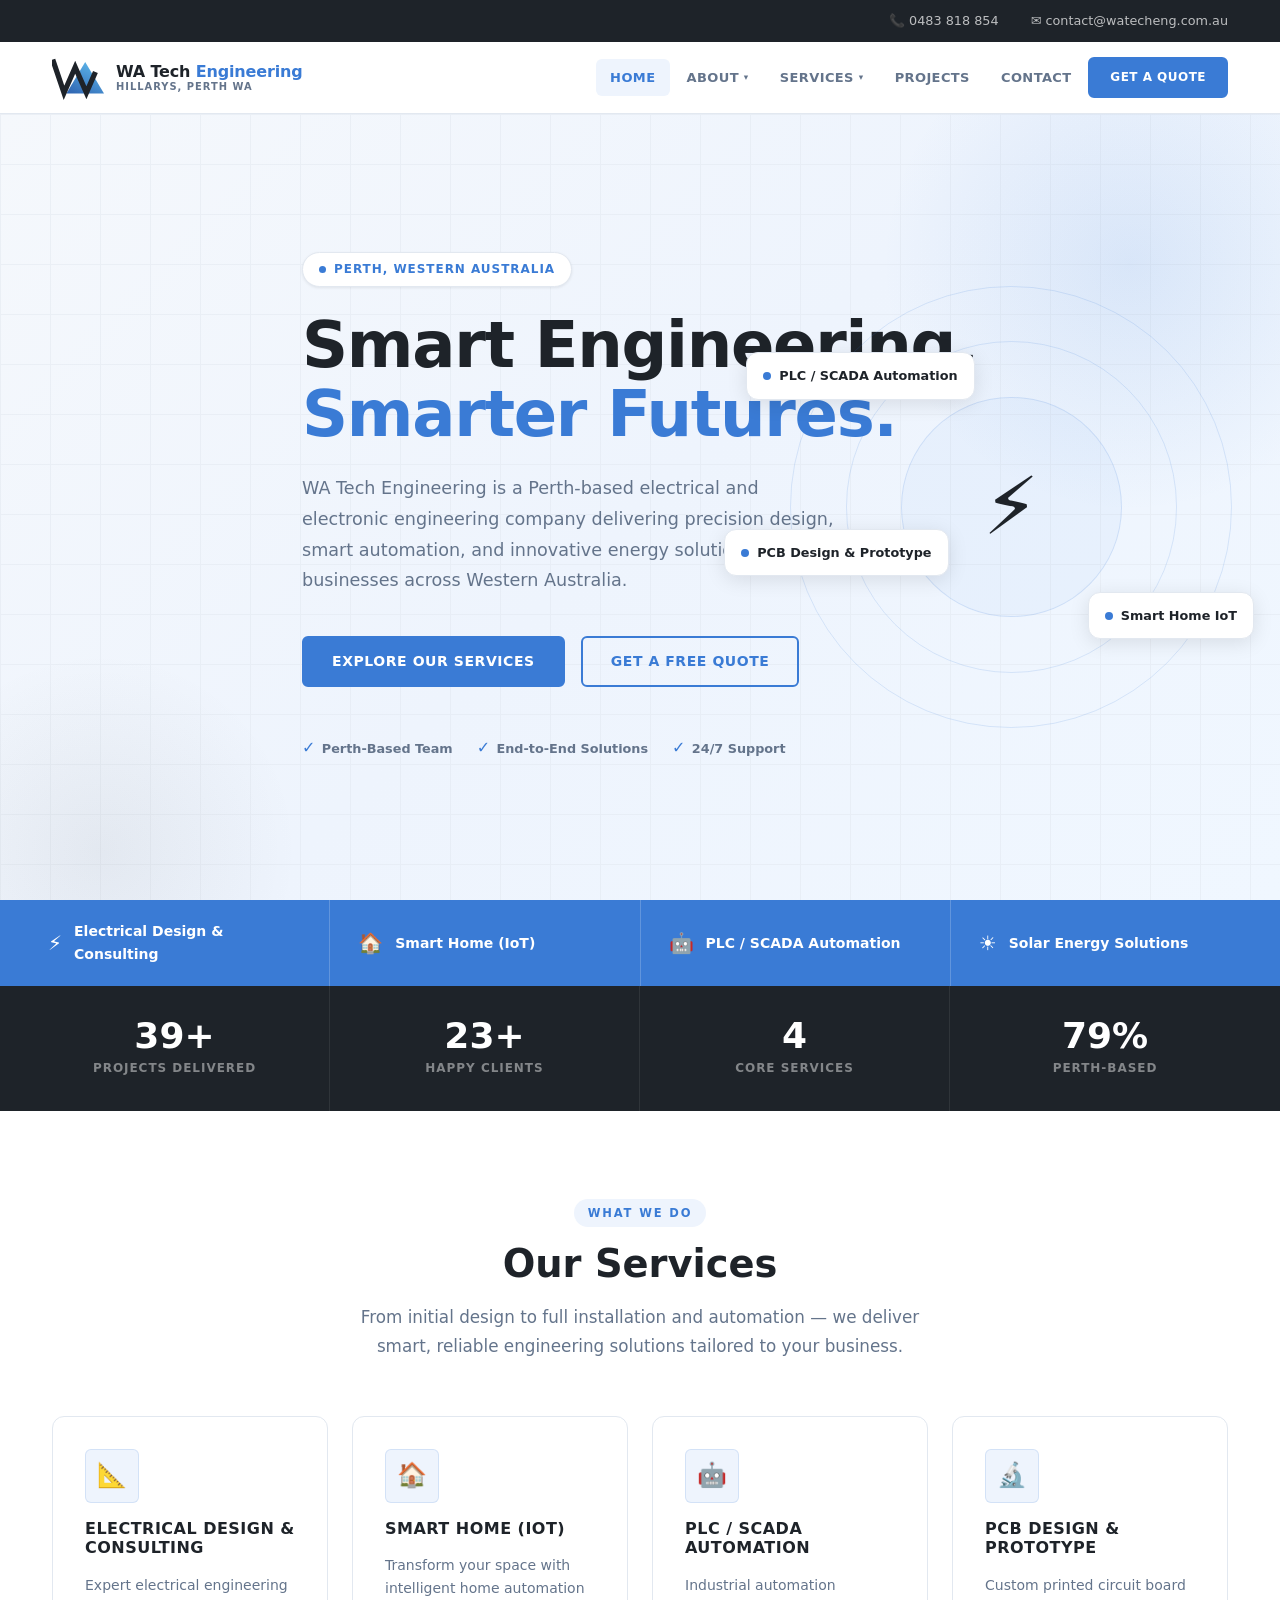
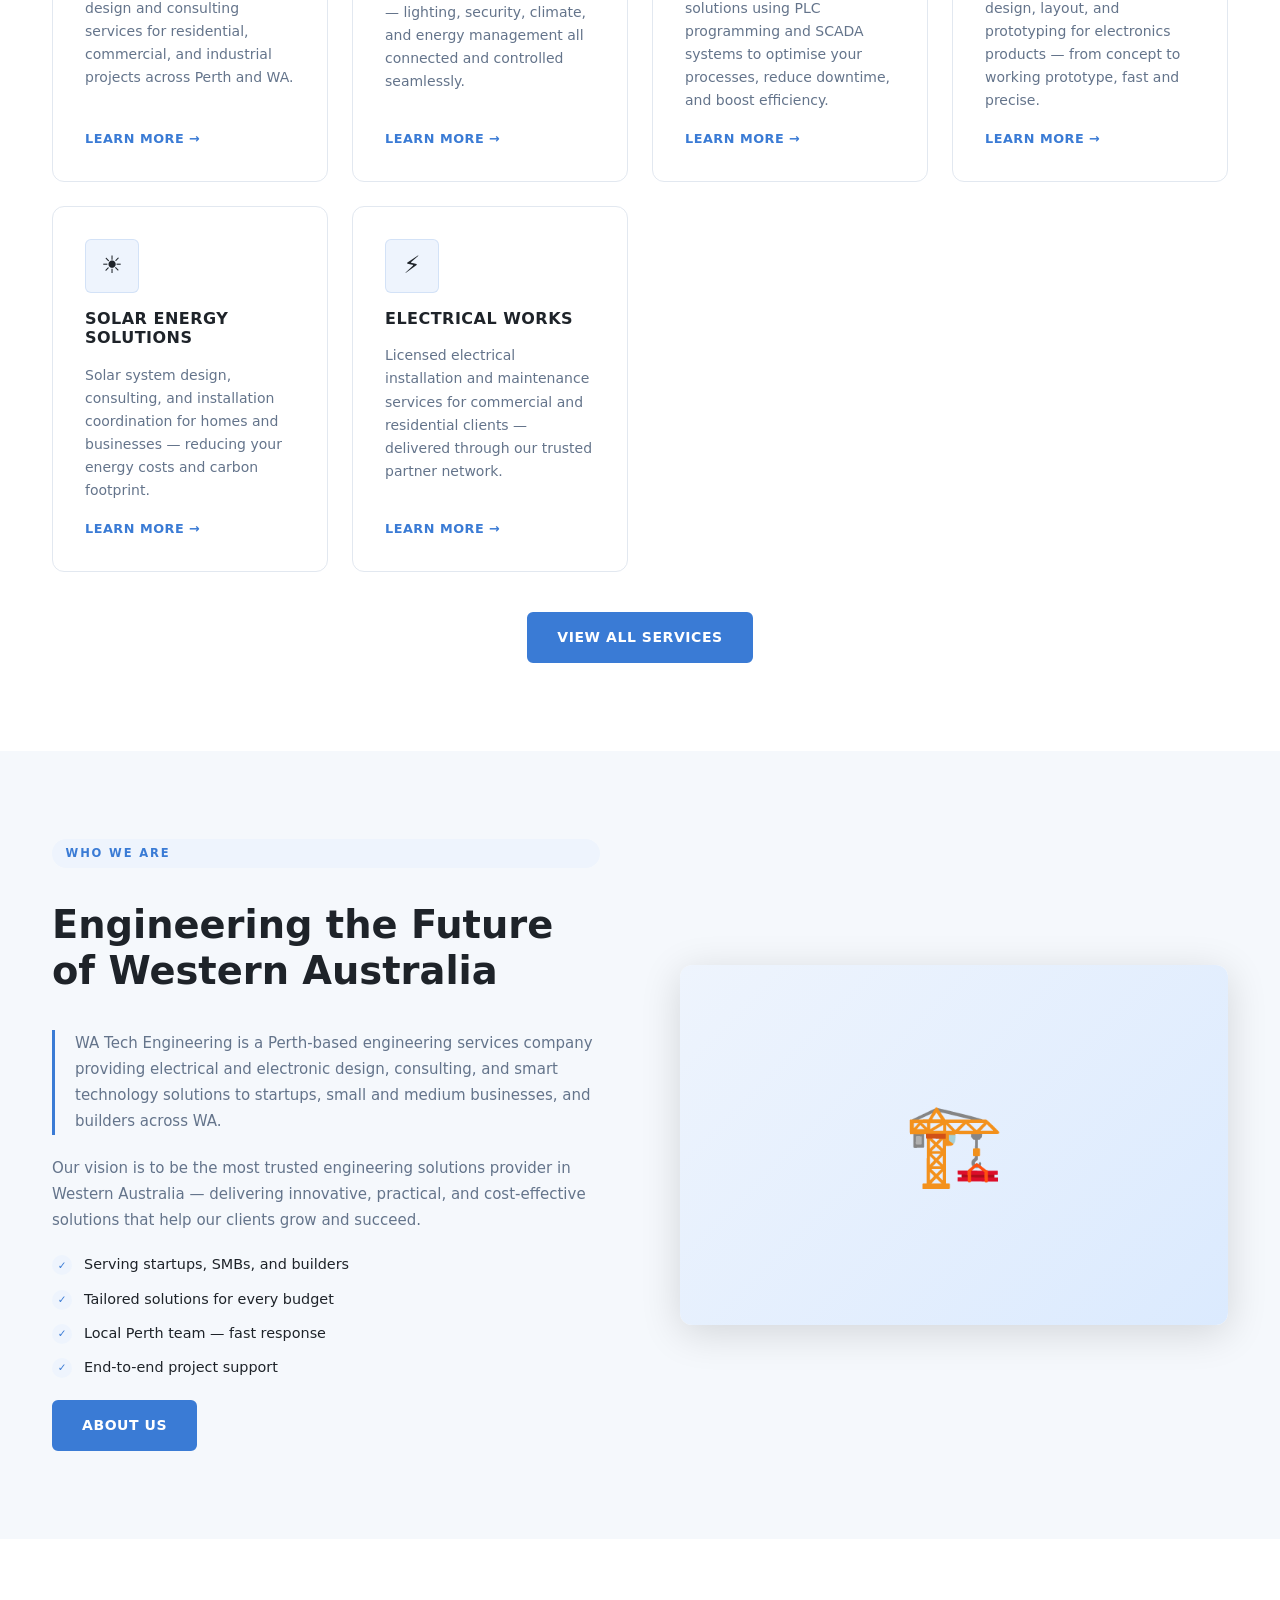
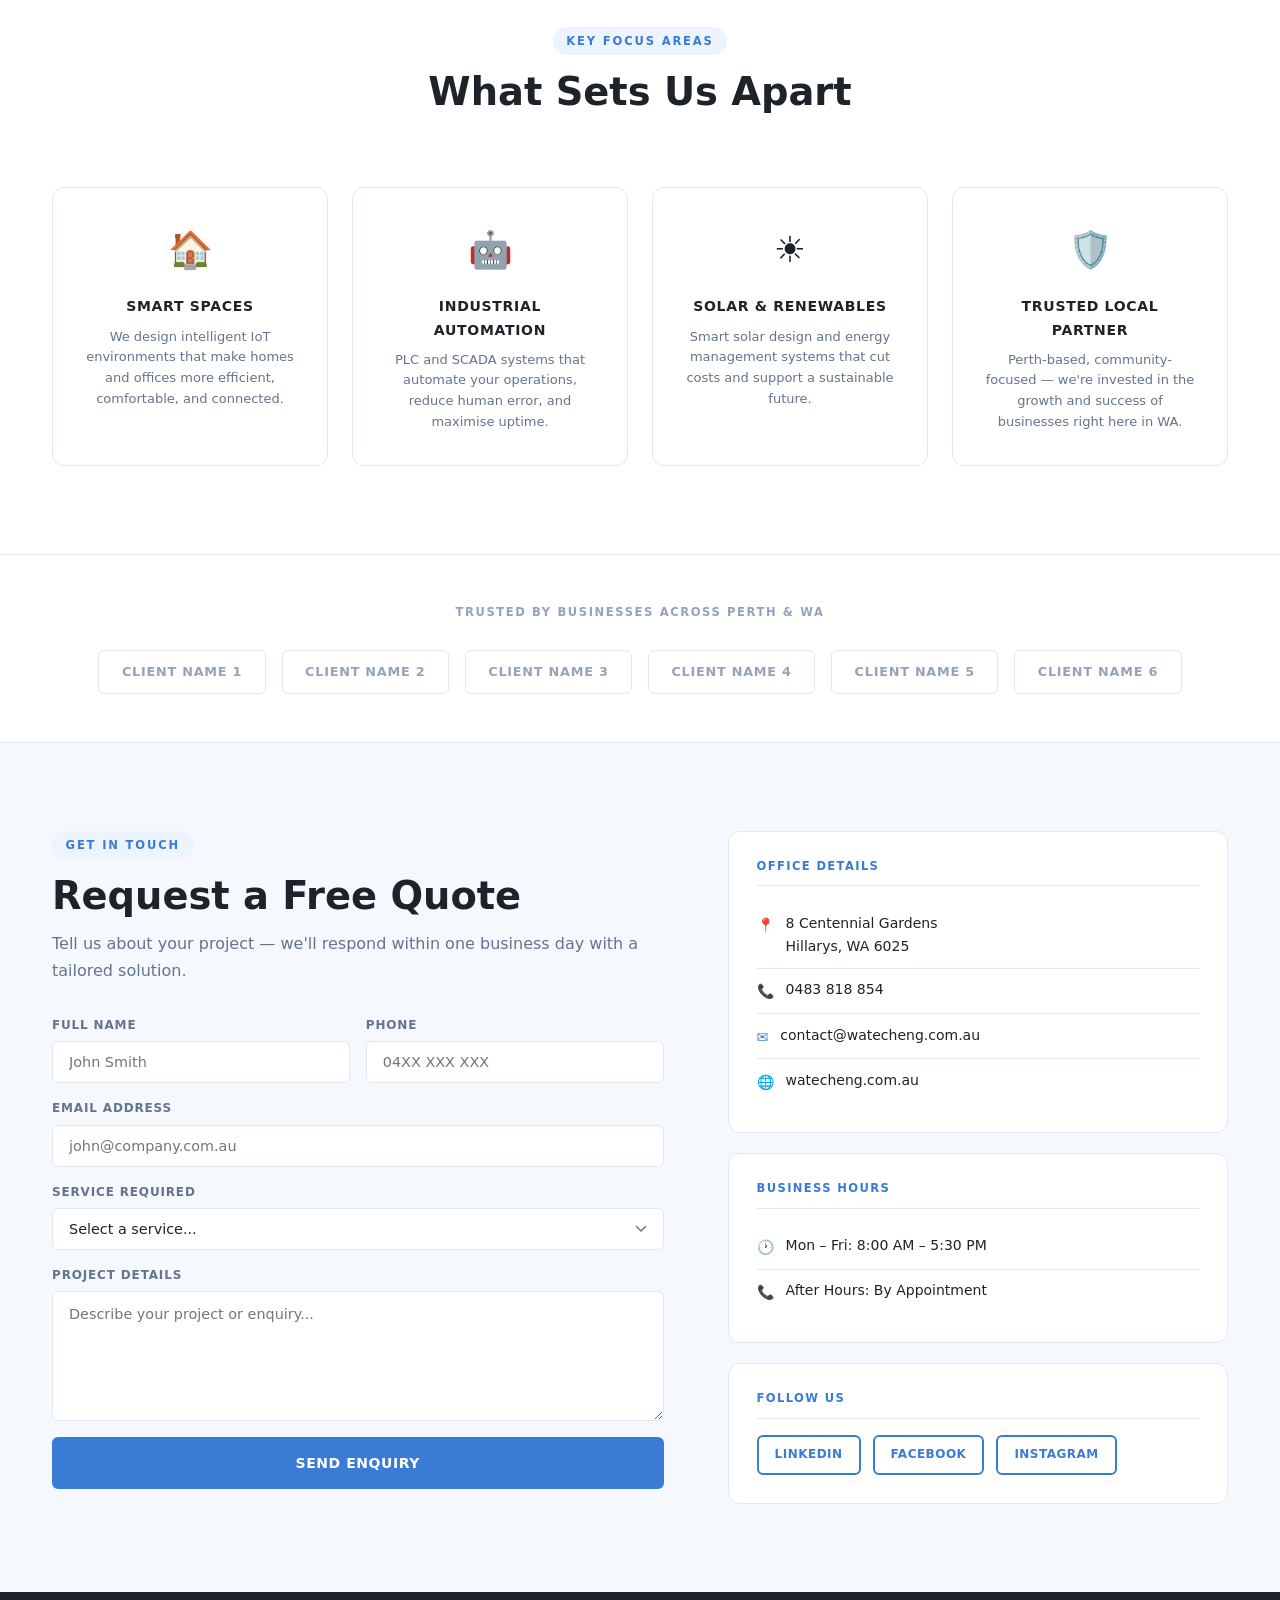
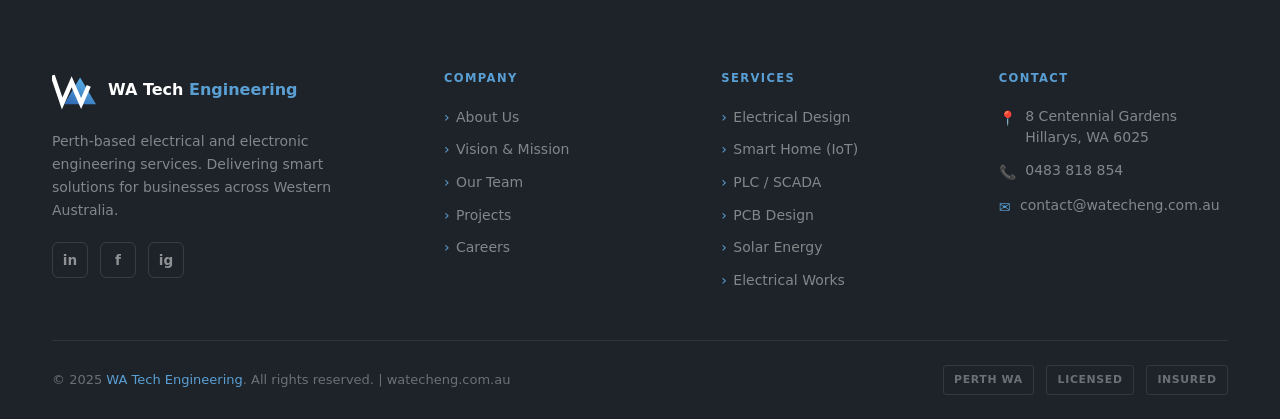
==== index.html @ ef191048 "Initial website" ====
<!DOCTYPE html>
<html lang="en">
<head>
  <meta charset="UTF-8" />
  <meta name="viewport" content="width=device-width, initial-scale=1.0" />
  <title>WA Tech Engineering | Smart Engineering. Smarter Futures.</title>
  <meta name="description" content="Perth-based electrical and electronic engineering services — Electrical Design, Smart Home IoT, PLC/SCADA Automation, PCB Design, Solar Energy and more." />
  <link rel="stylesheet" href="css/style.css" />
</head>
<body>

  <!-- ===== TOPBAR ===== -->
  <div class="topbar">
    <div class="topbar-inner">
      <a href="tel:0483818854" class="topbar-contact">📞 0483 818 854</a>
      <a href="mailto:contact@watecheng.com.au" class="topbar-contact">✉ contact@watecheng.com.au</a>
    </div>
  </div>

  <!-- ===== NAVBAR ===== -->
  <nav class="navbar">
    <div class="nav-inner">
      <a href="index.html" class="nav-logo">
        <!-- WA Tech Engineering SVG Logo (matches provided logo layout) -->
        <svg class="nav-logo-svg" viewBox="0 0 130 90" xmlns="http://www.w3.org/2000/svg">
          <defs>
            <linearGradient id="blueG" x1="0" y1="1" x2="0.6" y2="0">
              <stop offset="0%" stop-color="#2d62b0"/>
              <stop offset="100%" stop-color="#5bb3e8"/>
            </linearGradient>
          </defs>
          <polygon points="83,5 130,84 36,84" fill="url(#blueG)"/>
          <polyline points="4,5 30,82 58,18 86,82 106,36"
            fill="none" stroke="#1e2329" stroke-width="13"
            stroke-linejoin="miter" stroke-linecap="square"/>
        </svg>
        <div class="nav-logo-text">
          <div class="nav-logo-name">WA Tech <span>Engineering</span></div>
          <div class="nav-logo-tag">Hillarys, Perth WA</div>
        </div>
      </a>

      <button class="nav-toggle" aria-label="Toggle navigation">
        <span></span><span></span><span></span>
      </button>

      <ul class="nav-links">
        <li class="nav-item"><a href="index.html" class="nav-link">Home</a></li>
        <li class="nav-item">
          <a href="about.html" class="nav-link">About <span class="nav-arrow">▾</span></a>
          <div class="dropdown">
            <a href="about.html">About Us</a>
            <a href="about.html#vision">Vision &amp; Mission</a>
            <a href="about.html#team">Our Team</a>
            <a href="about.html#partners">Partners</a>
          </div>
        </li>
        <li class="nav-item">
          <a href="services.html" class="nav-link">Services <span class="nav-arrow">▾</span></a>
          <div class="dropdown">
            <a href="services.html#electrical-design">Electrical Design &amp; Consulting</a>
            <a href="services.html#smart-home">Smart Home (IoT)</a>
            <a href="services.html#plc-scada">PLC / SCADA Automation</a>
            <a href="services.html#pcb-design">PCB Design &amp; Prototype</a>
            <a href="services.html#solar">Solar Energy Solutions</a>
            <a href="services.html#electrical-works">Electrical Works</a>
          </div>
        </li>
        <li class="nav-item"><a href="projects.html" class="nav-link">Projects</a></li>
        <li class="nav-item"><a href="contact.html" class="nav-link">Contact</a></li>
        <li class="nav-item"><a href="contact.html#quote" class="btn btn-primary" style="font-size:0.75rem; padding:0.55rem 1.25rem;">Get a Quote</a></li>
      </ul>
    </div>
  </nav>

  <!-- ===== HERO ===== -->
  <section class="hero">
    <div class="hero-grid-bg"></div>
    <div class="hero-glow"></div>
    <div class="hero-glow-2"></div>
    <div class="container">
      <div class="hero-inner">
        <div class="hero-content fade-in">
          <div class="hero-badge">
            <div class="hero-badge-dot"></div>
            Perth, Western Australia
          </div>
          <h1 class="hero-title">
            Smart Engineering.<br>
            <span class="accent">Smarter Futures.</span>
          </h1>
          <p class="hero-subtitle">
            WA Tech Engineering is a Perth-based electrical and electronic engineering company
            delivering precision design, smart automation, and innovative energy solutions for
            businesses across Western Australia.
          </p>
          <div class="hero-actions">
            <a href="services.html" class="btn btn-primary">Explore Our Services</a>
            <a href="contact.html#quote" class="btn btn-outline">Get a Free Quote</a>
          </div>
          <div class="hero-trust">
            <div class="hero-trust-item"><span class="hero-trust-icon">✓</span> Perth-Based Team</div>
            <div class="hero-trust-item"><span class="hero-trust-icon">✓</span> End-to-End Solutions</div>
            <div class="hero-trust-item"><span class="hero-trust-icon">✓</span> 24/7 Support</div>
          </div>
        </div>
      </div>
    </div>

    <!-- Right side graphic -->
    <div class="hero-image-col">
      <div class="hero-graphic">
        <div class="hero-graphic-circle hgc-1"></div>
        <div class="hero-graphic-circle hgc-2"></div>
        <div class="hero-graphic-circle hgc-3"></div>
        <div class="hero-graphic-icon">⚡</div>
        <div class="hero-floating-card hfc-1"><div class="hfc-dot"></div>PLC / SCADA Automation</div>
        <div class="hero-floating-card hfc-2"><div class="hfc-dot"></div>Smart Home IoT</div>
        <div class="hero-floating-card hfc-3"><div class="hfc-dot"></div>PCB Design &amp; Prototype</div>
      </div>
    </div>
  </section>

  <!-- ===== HIGHLIGHT STRIP ===== -->
  <div class="highlight-strip">
    <div class="highlight-strip-inner">
      <div class="hs-item"><span class="hs-icon">⚡</span> Electrical Design &amp; Consulting</div>
      <div class="hs-item"><span class="hs-icon">🏠</span> Smart Home (IoT)</div>
      <div class="hs-item"><span class="hs-icon">🤖</span> PLC / SCADA Automation</div>
      <div class="hs-item"><span class="hs-icon">☀️</span> Solar Energy Solutions</div>
    </div>
  </div>

  <!-- ===== STATS BAR ===== -->
  <div class="stats-bar">
    <div class="stats-inner">
      <div class="stat-item">
        <div class="stat-number" data-count="50" data-suffix="+">0+</div>
        <div class="stat-label">Projects Delivered</div>
      </div>
      <div class="stat-item">
        <div class="stat-number" data-count="30" data-suffix="+">0+</div>
        <div class="stat-label">Happy Clients</div>
      </div>
      <div class="stat-item">
        <div class="stat-number" data-count="6">0</div>
        <div class="stat-label">Core Services</div>
      </div>
      <div class="stat-item">
        <div class="stat-number" data-count="100" data-suffix="%">0%</div>
        <div class="stat-label">Perth-Based</div>
      </div>
    </div>
  </div>

  <!-- ===== SERVICES PREVIEW ===== -->
  <section class="section">
    <div class="container">
      <div class="section-header center fade-in">
        <span class="section-label">What We Do</span>
        <h2 class="section-title">Our Services</h2>
        <p class="section-subtitle">
          From initial design to full installation and automation — we deliver smart,
          reliable engineering solutions tailored to your business.
        </p>
      </div>
      <div class="services-grid">
        <div class="service-card fade-in delay-1">
          <div class="service-icon">📐</div>
          <h3 class="service-title">Electrical Design &amp; Consulting</h3>
          <p class="service-text">Expert electrical engineering design and consulting services for residential, commercial, and industrial projects across Perth and WA.</p>
          <a href="services.html#electrical-design" class="service-link">Learn More →</a>
        </div>
        <div class="service-card fade-in delay-2">
          <div class="service-icon">🏠</div>
          <h3 class="service-title">Smart Home (IoT)</h3>
          <p class="service-text">Transform your space with intelligent home automation — lighting, security, climate, and energy management all connected and controlled seamlessly.</p>
          <a href="services.html#smart-home" class="service-link">Learn More →</a>
        </div>
        <div class="service-card fade-in delay-3">
          <div class="service-icon">🤖</div>
          <h3 class="service-title">PLC / SCADA Automation</h3>
          <p class="service-text">Industrial automation solutions using PLC programming and SCADA systems to optimise your processes, reduce downtime, and boost efficiency.</p>
          <a href="services.html#plc-scada" class="service-link">Learn More →</a>
        </div>
        <div class="service-card fade-in delay-1">
          <div class="service-icon">🔬</div>
          <h3 class="service-title">PCB Design &amp; Prototype</h3>
          <p class="service-text">Custom printed circuit board design, layout, and prototyping for electronics products — from concept to working prototype, fast and precise.</p>
          <a href="services.html#pcb-design" class="service-link">Learn More →</a>
        </div>
        <div class="service-card fade-in delay-2">
          <div class="service-icon">☀️</div>
          <h3 class="service-title">Solar Energy Solutions</h3>
          <p class="service-text">Solar system design, consulting, and installation coordination for homes and businesses — reducing your energy costs and carbon footprint.</p>
          <a href="services.html#solar" class="service-link">Learn More →</a>
        </div>
        <div class="service-card fade-in delay-3">
          <div class="service-icon">⚡</div>
          <h3 class="service-title">Electrical Works</h3>
          <p class="service-text">Licensed electrical installation and maintenance services for commercial and residential clients — delivered through our trusted partner network.</p>
          <a href="services.html#electrical-works" class="service-link">Learn More →</a>
        </div>
      </div>
      <div style="text-align:center; margin-top:2.5rem;" class="fade-in">
        <a href="services.html" class="btn btn-primary">View All Services</a>
      </div>
    </div>
  </section>

  <!-- ===== ABOUT SPLIT ===== -->
  <section class="section section-alt">
    <div class="container">
      <div class="split fade-in">
        <div class="split-content">
          <span class="section-label">Who We Are</span>
          <h2 class="section-title">Engineering the Future of Western Australia</h2>
          <div class="accent-border-box">
            WA Tech Engineering is a Perth-based engineering services company providing electrical
            and electronic design, consulting, and smart technology solutions to startups, small
            and medium businesses, and builders across WA.
          </div>
          <p style="color:var(--text-muted); font-size:0.9375rem; line-height:1.75;">
            Our vision is to be the most trusted engineering solutions provider in Western Australia —
            delivering innovative, practical, and cost-effective solutions that help our clients
            grow and succeed.
          </p>
          <div class="feature-list">
            <div class="feature-item"><span class="feature-check">✓</span>Serving startups, SMBs, and builders</div>
            <div class="feature-item"><span class="feature-check">✓</span>Tailored solutions for every budget</div>
            <div class="feature-item"><span class="feature-check">✓</span>Local Perth team — fast response</div>
            <div class="feature-item"><span class="feature-check">✓</span>End-to-end project support</div>
          </div>
          <a href="about.html" class="btn btn-primary" style="align-self:flex-start;">About Us</a>
        </div>
        <div class="split-image">
          <div class="img-placeholder img-ph-blue">🏗️</div>
        </div>
      </div>
    </div>
  </section>

  <!-- ===== KEY HIGHLIGHTS ===== -->
  <section class="section">
    <div class="container">
      <div class="section-header center fade-in">
        <span class="section-label">Key Focus Areas</span>
        <h2 class="section-title">What Sets Us Apart</h2>
      </div>
      <div class="values-grid">
        <div class="value-card fade-in delay-1">
          <div class="value-icon">🏠</div>
          <div class="value-title">Smart Spaces</div>
          <p class="value-text">We design intelligent IoT environments that make homes and offices more efficient, comfortable, and connected.</p>
        </div>
        <div class="value-card fade-in delay-2">
          <div class="value-icon">🤖</div>
          <div class="value-title">Industrial Automation</div>
          <p class="value-text">PLC and SCADA systems that automate your operations, reduce human error, and maximise uptime.</p>
        </div>
        <div class="value-card fade-in delay-3">
          <div class="value-icon">☀️</div>
          <div class="value-title">Solar &amp; Renewables</div>
          <p class="value-text">Smart solar design and energy management systems that cut costs and support a sustainable future.</p>
        </div>
        <div class="value-card fade-in delay-4">
          <div class="value-icon">🛡️</div>
          <div class="value-title">Trusted Local Partner</div>
          <p class="value-text">Perth-based, community-focused — we're invested in the growth and success of businesses right here in WA.</p>
        </div>
      </div>
    </div>
  </section>

  <!-- ===== CLIENTS ===== -->
  <div class="clients-section">
    <div class="container">
      <p class="clients-label">Trusted by Businesses Across Perth &amp; WA</p>
      <div class="clients-logos">
        <div class="client-logo">Client Name 1</div>
        <div class="client-logo">Client Name 2</div>
        <div class="client-logo">Client Name 3</div>
        <div class="client-logo">Client Name 4</div>
        <div class="client-logo">Client Name 5</div>
        <div class="client-logo">Client Name 6</div>
      </div>
    </div>
  </div>

  <!-- ===== QUOTE CTA ===== -->
  <section id="quote" class="section section-alt">
    <div class="container">
      <div class="contact-grid">
        <div class="fade-in">
          <span class="section-label">Get in Touch</span>
          <h2 class="section-title" style="margin-bottom:0.75rem;">Request a Free Quote</h2>
          <p style="color:var(--text-muted); margin-bottom:2rem;">Tell us about your project — we'll respond within one business day with a tailored solution.</p>
          <form class="contact-form" action="#" method="post">
            <div class="form-row">
              <div class="form-group">
                <label class="form-label">Full Name</label>
                <input class="form-input" type="text" placeholder="John Smith" required />
              </div>
              <div class="form-group">
                <label class="form-label">Phone</label>
                <input class="form-input" type="tel" placeholder="04XX XXX XXX" />
              </div>
            </div>
            <div class="form-group">
              <label class="form-label">Email Address</label>
              <input class="form-input" type="email" placeholder="john@company.com.au" required />
            </div>
            <div class="form-group">
              <label class="form-label">Service Required</label>
              <select class="form-select">
                <option value="">Select a service...</option>
                <option>Electrical Design &amp; Consulting</option>
                <option>Smart Home (IoT)</option>
                <option>PLC / SCADA Automation</option>
                <option>PCB Design &amp; Prototype</option>
                <option>Solar Energy Solutions</option>
                <option>Electrical Works</option>
                <option>Other / General Enquiry</option>
              </select>
            </div>
            <div class="form-group">
              <label class="form-label">Project Details</label>
              <textarea class="form-textarea" placeholder="Describe your project or enquiry..."></textarea>
            </div>
            <button type="submit" class="btn btn-primary" style="width:100%; justify-content:center; padding:1rem;">Send Enquiry</button>
          </form>
        </div>
        <div class="contact-info fade-in delay-2">
          <div class="contact-card">
            <h3>Office Details</h3>
            <div class="contact-detail">
              <span class="icon">📍</span>
              <div>8 Centennial Gardens<br>Hillarys, WA 6025</div>
            </div>
            <div class="contact-detail">
              <span class="icon">📞</span>
              <a href="tel:0483818854">0483 818 854</a>
            </div>
            <div class="contact-detail">
              <span class="icon">✉</span>
              <a href="mailto:contact@watecheng.com.au">contact@watecheng.com.au</a>
            </div>
            <div class="contact-detail">
              <span class="icon">🌐</span>
              <a href="https://watecheng.com.au">watecheng.com.au</a>
            </div>
          </div>
          <div class="contact-card">
            <h3>Business Hours</h3>
            <div class="contact-detail"><span class="icon">🕐</span>Mon – Fri: 8:00 AM – 5:30 PM</div>
            <div class="contact-detail"><span class="icon">📞</span>After Hours: By Appointment</div>
          </div>
          <div class="contact-card">
            <h3>Follow Us</h3>
            <div style="display:flex; gap:0.75rem; margin-top:0.25rem;">
              <a href="#" class="btn btn-outline" style="font-size:0.75rem; padding:0.5rem 1rem;">LinkedIn</a>
              <a href="#" class="btn btn-outline" style="font-size:0.75rem; padding:0.5rem 1rem;">Facebook</a>
              <a href="#" class="btn btn-outline" style="font-size:0.75rem; padding:0.5rem 1rem;">Instagram</a>
            </div>
          </div>
        </div>
      </div>
    </div>
  </section>

  <!-- ===== FOOTER ===== -->
  <footer class="footer">
    <div class="container">
      <div class="footer-top">
        <div class="footer-brand">
          <a href="index.html" class="footer-logo">
            <svg class="footer-logo-svg" viewBox="0 0 130 90" xmlns="http://www.w3.org/2000/svg">
              <defs><linearGradient id="blueGF" x1="0" y1="1" x2="0.6" y2="0"><stop offset="0%" stop-color="#2d62b0"/><stop offset="100%" stop-color="#5bb3e8"/></linearGradient></defs>
              <polygon points="83,5 130,84 36,84" fill="url(#blueGF)"/>
              <polyline points="4,5 30,82 58,18 86,82 106,36" fill="none" stroke="white" stroke-width="13" stroke-linejoin="miter" stroke-linecap="square"/>
            </svg>
            <div>
              <div class="footer-logo-name">WA Tech <span>Engineering</span></div>
            </div>
          </a>
          <p class="footer-tagline">Perth-based electrical and electronic engineering services. Delivering smart solutions for businesses across Western Australia.</p>
          <div class="footer-social">
            <a href="#" class="social-btn">in</a>
            <a href="#" class="social-btn">f</a>
            <a href="#" class="social-btn">ig</a>
          </div>
        </div>
        <div class="footer-col">
          <h4>Company</h4>
          <nav class="footer-links">
            <a href="about.html">About Us</a>
            <a href="about.html#vision">Vision &amp; Mission</a>
            <a href="about.html#team">Our Team</a>
            <a href="projects.html">Projects</a>
            <a href="contact.html">Careers</a>
          </nav>
        </div>
        <div class="footer-col">
          <h4>Services</h4>
          <nav class="footer-links">
            <a href="services.html#electrical-design">Electrical Design</a>
            <a href="services.html#smart-home">Smart Home (IoT)</a>
            <a href="services.html#plc-scada">PLC / SCADA</a>
            <a href="services.html#pcb-design">PCB Design</a>
            <a href="services.html#solar">Solar Energy</a>
            <a href="services.html#electrical-works">Electrical Works</a>
          </nav>
        </div>
        <div class="footer-col">
          <h4>Contact</h4>
          <div class="footer-contact-item"><span class="icon">📍</span><span>8 Centennial Gardens<br>Hillarys, WA 6025</span></div>
          <div class="footer-contact-item"><span class="icon">📞</span><a href="tel:0483818854">0483 818 854</a></div>
          <div class="footer-contact-item"><span class="icon">✉</span><a href="mailto:contact@watecheng.com.au">contact@watecheng.com.au</a></div>
        </div>
      </div>
      <div class="footer-bottom">
        <p class="footer-copy">© 2025 <span>WA Tech Engineering</span>. All rights reserved. | <a href="https://watecheng.com.au" style="color:rgba(255,255,255,0.35)">watecheng.com.au</a></p>
        <div class="footer-certs">
          <span class="footer-cert">Perth WA</span>
          <span class="footer-cert">Licensed</span>
          <span class="footer-cert">Insured</span>
        </div>
      </div>
    </div>
  </footer>

  <script src="js/main.js"></script>
</body>
</html>
---- css/style.css ----
/* ============================================================
   WA TECH ENGINEERING — LIGHT THEME
   Colors extracted from logo:
   Charcoal #1e2329  |  Steel Blue #3a7bd5  |  White #ffffff
   ============================================================ */
*, *::before, *::after { box-sizing: border-box; margin: 0; padding: 0; }

:root {
  --primary:      #1e2329;
  --accent:       #3a7bd5;
  --accent-dark:  #2d62b0;
  --accent-light: #5a9fd4;
  --accent-bg:    #eef4fd;
  --white:        #ffffff;
  --bg:           #ffffff;
  --bg-alt:       #f5f8fc;
  --bg-dark:      #1e2329;
  --text:         #1e2329;
  --text-muted:   #64748b;
  --text-light:   #94a3b8;
  --border:       #e2e8f0;
  --border-dark:  #cbd5e1;
  --shadow-sm:    0 1px 3px rgba(0,0,0,0.08);
  --shadow:       0 4px 20px rgba(0,0,0,0.10);
  --shadow-lg:    0 8px 40px rgba(0,0,0,0.14);
  --nav-h:        72px;
  --topbar-h:     42px;
  --radius:       6px;
  --radius-lg:    12px;
  --transition:   0.25s ease;
}

html { scroll-behavior: smooth; font-size: 16px; }

body {
  font-family: 'Segoe UI', system-ui, -apple-system, sans-serif;
  background: var(--bg);
  color: var(--text);
  line-height: 1.65;
}

a { color: inherit; text-decoration: none; }
img { max-width: 100%; display: block; }
ul { list-style: none; }
h1,h2,h3,h4,h5 { font-weight: 700; line-height: 1.2; }

/* ============================================================
   UTILITIES
   ============================================================ */
.container { max-width: 1240px; margin: 0 auto; padding: 0 2rem; }
.section { padding: 5.5rem 0; }
.section-alt { background: var(--bg-alt); }

.section-label {
  display: inline-block;
  font-size: 0.72rem;
  font-weight: 700;
  letter-spacing: 0.16em;
  text-transform: uppercase;
  color: var(--accent);
  background: var(--accent-bg);
  padding: 0.3rem 0.85rem;
  border-radius: 100px;
  margin-bottom: 0.85rem;
}

.section-title {
  font-size: clamp(1.75rem, 3vw, 2.5rem);
  color: var(--primary);
  margin-bottom: 1rem;
}

.section-subtitle {
  color: var(--text-muted);
  font-size: 1.05rem;
  max-width: 580px;
  line-height: 1.7;
}

.section-header { margin-bottom: 3.5rem; }
.section-header.center {
  text-align: center;
  display: flex;
  flex-direction: column;
  align-items: center;
}

/* ============================================================
   BUTTONS
   ============================================================ */
.btn {
  display: inline-flex;
  align-items: center;
  gap: 0.5rem;
  padding: 0.75rem 1.75rem;
  font-size: 0.875rem;
  font-weight: 700;
  letter-spacing: 0.04em;
  text-transform: uppercase;
  border-radius: var(--radius);
  border: 2px solid transparent;
  cursor: pointer;
  transition: all var(--transition);
  white-space: nowrap;
  font-family: inherit;
}

.btn-primary {
  background: var(--accent);
  color: var(--white);
  border-color: var(--accent);
}
.btn-primary:hover {
  background: var(--accent-dark);
  border-color: var(--accent-dark);
  transform: translateY(-2px);
  box-shadow: 0 6px 20px rgba(58,123,213,0.35);
}

.btn-outline {
  background: transparent;
  color: var(--accent);
  border-color: var(--accent);
}
.btn-outline:hover {
  background: var(--accent);
  color: var(--white);
  transform: translateY(-2px);
}

.btn-white {
  background: var(--white);
  color: var(--primary);
  border-color: var(--white);
}
.btn-white:hover {
  background: var(--accent);
  border-color: var(--accent);
  color: var(--white);
  transform: translateY(-2px);
}

.btn-dark {
  background: var(--primary);
  color: var(--white);
  border-color: var(--primary);
}
.btn-dark:hover {
  background: #2d3748;
  border-color: #2d3748;
  transform: translateY(-2px);
}

/* ============================================================
   TOPBAR
   ============================================================ */
.topbar {
  background: var(--primary);
  height: var(--topbar-h);
  font-size: 0.8rem;
}
.topbar-inner {
  max-width: 1240px;
  margin: 0 auto;
  padding: 0 2rem;
  height: 100%;
  display: flex;
  align-items: center;
  justify-content: flex-end;
  gap: 2rem;
}
.topbar-contact {
  display: flex;
  align-items: center;
  gap: 0.4rem;
  color: rgba(255,255,255,0.7);
  transition: color var(--transition);
}
.topbar-contact:hover { color: #fff; }

/* ============================================================
   NAVBAR
   ============================================================ */
.navbar {
  position: sticky;
  top: 0;
  z-index: 1000;
  background: var(--white);
  border-bottom: 1px solid var(--border);
  height: var(--nav-h);
  transition: box-shadow var(--transition);
}
.navbar.scrolled { box-shadow: var(--shadow); }

.nav-inner {
  max-width: 1240px;
  margin: 0 auto;
  padding: 0 2rem;
  height: 100%;
  display: flex;
  align-items: center;
  gap: 1rem;
}

/* Logo */
.nav-logo {
  display: flex;
  align-items: center;
  gap: 0.75rem;
  margin-right: auto;
  flex-shrink: 0;
  text-decoration: none;
}
.nav-logo-svg { width: 52px; height: 44px; }
.nav-logo-text { line-height: 1.15; }
.nav-logo-name {
  font-size: 1rem;
  font-weight: 800;
  letter-spacing: -0.01em;
  color: var(--primary);
}
.nav-logo-name span { color: var(--accent); }
.nav-logo-tag {
  font-size: 0.62rem;
  letter-spacing: 0.1em;
  text-transform: uppercase;
  color: var(--text-muted);
  font-weight: 600;
}

/* Nav Links */
.nav-links { display: flex; align-items: center; gap: 0.15rem; }
.nav-item { position: relative; }
.nav-link {
  display: flex;
  align-items: center;
  gap: 0.3rem;
  padding: 0.5rem 0.9rem;
  font-size: 0.8125rem;
  font-weight: 600;
  letter-spacing: 0.03em;
  text-transform: uppercase;
  color: var(--text-muted);
  border-radius: var(--radius);
  transition: all var(--transition);
  white-space: nowrap;
}
.nav-link:hover, .nav-link.active {
  color: var(--accent);
  background: var(--accent-bg);
}
.nav-arrow { font-size: 0.55rem; transition: transform var(--transition); }
.nav-item:hover .nav-arrow { transform: rotate(180deg); }

/* Dropdown */
.dropdown {
  position: absolute;
  top: calc(100% + 8px);
  left: 0;
  min-width: 230px;
  background: var(--white);
  border: 1px solid var(--border);
  border-radius: var(--radius-lg);
  box-shadow: var(--shadow-lg);
  opacity: 0;
  visibility: hidden;
  transform: translateY(-6px);
  transition: all var(--transition);
  z-index: 100;
  overflow: hidden;
}
.nav-item:hover .dropdown { opacity: 1; visibility: visible; transform: translateY(0); }
.dropdown a {
  display: block;
  padding: 0.65rem 1.25rem;
  font-size: 0.8125rem;
  color: var(--text-muted);
  border-bottom: 1px solid var(--border);
  transition: all var(--transition);
  font-weight: 500;
}
.dropdown a:last-child { border-bottom: none; }
.dropdown a:hover { color: var(--accent); background: var(--accent-bg); padding-left: 1.5rem; }

/* Mobile toggle */
.nav-toggle {
  display: none;
  flex-direction: column;
  gap: 5px;
  cursor: pointer;
  padding: 0.5rem;
  margin-left: auto;
}
.nav-toggle span {
  display: block; width: 24px; height: 2px;
  background: var(--primary); border-radius: 2px;
  transition: all var(--transition);
}
.nav-toggle.open span:nth-child(1) { transform: rotate(45deg) translate(5px,5px); }
.nav-toggle.open span:nth-child(2) { opacity: 0; }
.nav-toggle.open span:nth-child(3) { transform: rotate(-45deg) translate(5px,-5px); }

/* ============================================================
   HERO
   ============================================================ */
.hero {
  position: relative;
  min-height: calc(100vh - var(--nav-h) - var(--topbar-h));
  display: flex;
  align-items: center;
  background: linear-gradient(135deg, #f5f8fc 0%, #eef4fd 50%, #f0f7ff 100%);
  overflow: hidden;
}
.hero-grid-bg {
  position: absolute;
  inset: 0;
  background-image:
    linear-gradient(var(--border) 1px, transparent 1px),
    linear-gradient(90deg, var(--border) 1px, transparent 1px);
  background-size: 50px 50px;
  opacity: 0.5;
}
.hero-glow {
  position: absolute;
  top: -100px; right: -100px;
  width: 500px; height: 500px;
  background: radial-gradient(circle, rgba(58,123,213,0.12) 0%, transparent 70%);
  pointer-events: none;
}
.hero-glow-2 {
  position: absolute;
  bottom: -150px; left: -100px;
  width: 400px; height: 400px;
  background: radial-gradient(circle, rgba(30,35,41,0.06) 0%, transparent 70%);
  pointer-events: none;
}
.hero-inner {
  position: relative;
  width: 100%;
  padding: 5rem 0;
}
.hero-content { max-width: 680px; }
.hero-badge {
  display: inline-flex;
  align-items: center;
  gap: 0.5rem;
  background: var(--white);
  border: 1px solid var(--border);
  color: var(--accent);
  padding: 0.4rem 1rem;
  border-radius: 100px;
  font-size: 0.75rem;
  font-weight: 700;
  letter-spacing: 0.08em;
  text-transform: uppercase;
  margin-bottom: 1.5rem;
  box-shadow: var(--shadow-sm);
}
.hero-badge-dot {
  width: 7px; height: 7px;
  background: var(--accent);
  border-radius: 50%;
  animation: pulse 2s infinite;
}
@keyframes pulse {
  0%,100% { opacity: 1; transform: scale(1); }
  50% { opacity: 0.5; transform: scale(0.8); }
}
.hero-title {
  font-size: clamp(2.5rem, 5.5vw, 4rem);
  font-weight: 900;
  line-height: 1.08;
  color: var(--primary);
  margin-bottom: 1.5rem;
  letter-spacing: -0.02em;
}
.hero-title .accent { color: var(--accent); }
.hero-subtitle {
  font-size: 1.1rem;
  color: var(--text-muted);
  line-height: 1.75;
  margin-bottom: 2.5rem;
  max-width: 540px;
}
.hero-actions { display: flex; gap: 1rem; flex-wrap: wrap; margin-bottom: 3rem; }
.hero-trust {
  display: flex;
  align-items: center;
  gap: 1.5rem;
  flex-wrap: wrap;
}
.hero-trust-item {
  display: flex;
  align-items: center;
  gap: 0.4rem;
  font-size: 0.8rem;
  font-weight: 600;
  color: var(--text-muted);
}
.hero-trust-icon { color: var(--accent); font-size: 1rem; }
.hero-image-col {
  position: absolute;
  right: 0; top: 0; bottom: 0;
  width: 42%;
  display: flex;
  align-items: center;
  justify-content: center;
  padding: 3rem;
}
.hero-graphic {
  width: 100%;
  max-width: 480px;
  aspect-ratio: 1;
  position: relative;
  display: flex;
  align-items: center;
  justify-content: center;
}
.hero-graphic-circle {
  position: absolute;
  border-radius: 50%;
  border: 1px solid rgba(58,123,213,0.15);
}
.hgc-1 { width: 100%; height: 100%; }
.hgc-2 { width: 75%; height: 75%; }
.hgc-3 { width: 50%; height: 50%; background: rgba(58,123,213,0.04); }
.hero-graphic-icon {
  font-size: 5rem;
  position: relative;
  z-index: 1;
}
.hero-floating-card {
  position: absolute;
  background: var(--white);
  border: 1px solid var(--border);
  border-radius: var(--radius-lg);
  padding: 0.75rem 1rem;
  box-shadow: var(--shadow);
  display: flex;
  align-items: center;
  gap: 0.5rem;
  font-size: 0.8rem;
  font-weight: 600;
  color: var(--primary);
  white-space: nowrap;
  animation: float 3s ease-in-out infinite;
}
.hfc-1 { top: 15%; left: -10%; animation-delay: 0s; }
.hfc-2 { bottom: 20%; right: -5%; animation-delay: 1s; }
.hfc-3 { top: 55%; left: -15%; animation-delay: 2s; }
@keyframes float {
  0%,100% { transform: translateY(0); }
  50% { transform: translateY(-8px); }
}
.hfc-dot { width: 8px; height: 8px; border-radius: 50%; background: var(--accent); }

/* ============================================================
   STATS BAR
   ============================================================ */
.stats-bar {
  background: var(--primary);
  padding: 0;
}
.stats-inner {
  max-width: 1240px;
  margin: 0 auto;
  display: grid;
  grid-template-columns: repeat(4,1fr);
}
.stat-item {
  padding: 2rem;
  text-align: center;
  border-right: 1px solid rgba(255,255,255,0.08);
}
.stat-item:last-child { border-right: none; }
.stat-number {
  font-size: 2.25rem;
  font-weight: 900;
  color: var(--white);
  line-height: 1;
  margin-bottom: 0.3rem;
}
.stat-number span { color: var(--accent-light); }
.stat-label {
  font-size: 0.75rem;
  font-weight: 600;
  letter-spacing: 0.08em;
  text-transform: uppercase;
  color: rgba(255,255,255,0.45);
}

/* ============================================================
   SERVICE CARDS
   ============================================================ */
.services-grid {
  display: grid;
  grid-template-columns: repeat(auto-fill, minmax(270px,1fr));
  gap: 1.5rem;
}

.service-card {
  background: var(--white);
  border: 1px solid var(--border);
  border-radius: var(--radius-lg);
  padding: 2rem;
  display: flex;
  flex-direction: column;
  gap: 1rem;
  transition: all var(--transition);
  position: relative;
  overflow: hidden;
}
.service-card::after {
  content: '';
  position: absolute;
  top: 0; left: 0; right: 0;
  height: 3px;
  background: linear-gradient(90deg, var(--accent), var(--accent-light));
  transform: scaleX(0);
  transform-origin: left;
  transition: transform var(--transition);
}
.service-card:hover::after { transform: scaleX(1); }
.service-card:hover {
  border-color: rgba(58,123,213,0.2);
  box-shadow: var(--shadow-lg);
  transform: translateY(-4px);
}

.service-icon {
  width: 54px; height: 54px;
  background: var(--accent-bg);
  border-radius: var(--radius);
  display: flex;
  align-items: center;
  justify-content: center;
  font-size: 1.5rem;
  border: 1px solid rgba(58,123,213,0.15);
}
.service-title {
  font-size: 1rem;
  font-weight: 700;
  color: var(--primary);
  text-transform: uppercase;
  letter-spacing: 0.03em;
}
.service-text {
  font-size: 0.875rem;
  color: var(--text-muted);
  line-height: 1.65;
  flex: 1;
}
.service-link {
  font-size: 0.8rem;
  font-weight: 700;
  color: var(--accent);
  letter-spacing: 0.04em;
  text-transform: uppercase;
  display: flex;
  align-items: center;
  gap: 0.35rem;
  transition: gap var(--transition);
}
.service-card:hover .service-link { gap: 0.6rem; }

/* ============================================================
   SPLIT LAYOUT
   ============================================================ */
.split {
  display: grid;
  grid-template-columns: 1fr 1fr;
  gap: 5rem;
  align-items: center;
}
.split.reverse { direction: rtl; }
.split.reverse > * { direction: ltr; }
.split-content { display: flex; flex-direction: column; gap: 1.25rem; }

.split-image {
  border-radius: var(--radius-lg);
  overflow: hidden;
  box-shadow: var(--shadow-lg);
}
.img-placeholder {
  width: 100%;
  min-height: 360px;
  display: flex;
  align-items: center;
  justify-content: center;
  font-size: 5rem;
  border-radius: var(--radius-lg);
}
.img-ph-blue { background: linear-gradient(135deg, #eef4fd 0%, #dbeafe 100%); }
.img-ph-grey { background: linear-gradient(135deg, #f5f7fa 0%, #e2e8f0 100%); }
.img-ph-green { background: linear-gradient(135deg, #f0fdf4 0%, #dcfce7 100%); }

.accent-border-box {
  border-left: 3px solid var(--accent);
  padding-left: 1.25rem;
  color: var(--text-muted);
  font-size: 0.9375rem;
  line-height: 1.75;
}

.feature-list { display: flex; flex-direction: column; gap: 0.65rem; }
.feature-item {
  display: flex;
  align-items: flex-start;
  gap: 0.75rem;
  font-size: 0.9rem;
  color: var(--text);
}
.feature-check {
  width: 20px; height: 20px;
  background: var(--accent-bg);
  border-radius: 50%;
  display: flex;
  align-items: center;
  justify-content: center;
  font-size: 0.65rem;
  color: var(--accent);
  flex-shrink: 0;
  margin-top: 2px;
  font-weight: 700;
}

/* ============================================================
   VALUES / ICON BLOCKS
   ============================================================ */
.values-grid {
  display: grid;
  grid-template-columns: repeat(auto-fill, minmax(220px,1fr));
  gap: 1.5rem;
}
.value-card {
  padding: 2rem;
  border: 1px solid var(--border);
  border-radius: var(--radius-lg);
  background: var(--white);
  text-align: center;
  transition: all var(--transition);
}
.value-card:hover {
  border-color: rgba(58,123,213,0.3);
  box-shadow: var(--shadow);
  transform: translateY(-3px);
}
.value-icon { font-size: 2.25rem; margin-bottom: 1rem; }
.value-title {
  font-size: 0.875rem;
  font-weight: 700;
  text-transform: uppercase;
  letter-spacing: 0.05em;
  color: var(--primary);
  margin-bottom: 0.5rem;
}
.value-text { font-size: 0.8125rem; color: var(--text-muted); line-height: 1.6; }

/* ============================================================
   PROJECTS
   ============================================================ */
.projects-grid {
  display: grid;
  grid-template-columns: repeat(auto-fill, minmax(340px,1fr));
  gap: 2rem;
}
.project-card {
  background: var(--white);
  border: 1px solid var(--border);
  border-radius: var(--radius-lg);
  overflow: hidden;
  transition: all var(--transition);
}
.project-card:hover {
  border-color: rgba(58,123,213,0.25);
  box-shadow: var(--shadow-lg);
  transform: translateY(-4px);
}
.project-thumb {
  aspect-ratio: 16/9;
  display: flex;
  align-items: center;
  justify-content: center;
  font-size: 3rem;
  position: relative;
}
.pt-1 { background: linear-gradient(135deg,#eef4fd,#dbeafe); }
.pt-2 { background: linear-gradient(135deg,#f0fdf4,#dcfce7); }
.pt-3 { background: linear-gradient(135deg,#fffbeb,#fef3c7); }
.pt-4 { background: linear-gradient(135deg,#fdf4ff,#f3e8ff); }
.pt-5 { background: linear-gradient(135deg,#fff1f2,#ffe4e6); }
.pt-6 { background: linear-gradient(135deg,#f0f9ff,#e0f2fe); }

.project-tag {
  position: absolute;
  top: 1rem; left: 1rem;
  background: var(--accent);
  color: var(--white);
  font-size: 0.7rem;
  font-weight: 700;
  letter-spacing: 0.07em;
  text-transform: uppercase;
  padding: 0.25rem 0.65rem;
  border-radius: 4px;
}
.project-body { padding: 1.5rem; }
.project-meta { font-size: 0.8rem; color: var(--accent); font-weight: 600; margin-bottom: 0.4rem; }
.project-title {
  font-size: 1rem;
  font-weight: 700;
  color: var(--primary);
  margin-bottom: 0.5rem;
  text-transform: uppercase;
  letter-spacing: 0.02em;
}
.project-text { font-size: 0.8125rem; color: var(--text-muted); line-height: 1.6; }

/* Filter Tabs */
.filter-tabs { display: flex; gap: 0.5rem; flex-wrap: wrap; margin-bottom: 2.5rem; }
.filter-tab {
  padding: 0.5rem 1.25rem;
  font-size: 0.8rem;
  font-weight: 700;
  letter-spacing: 0.04em;
  text-transform: uppercase;
  border: 1.5px solid var(--border);
  border-radius: 100px;
  background: var(--white);
  color: var(--text-muted);
  cursor: pointer;
  transition: all var(--transition);
  font-family: inherit;
}
.filter-tab:hover, .filter-tab.active {
  background: var(--accent);
  border-color: var(--accent);
  color: var(--white);
}

/* ============================================================
   TEAM
   ============================================================ */
.team-grid { display: grid; grid-template-columns: repeat(auto-fill, minmax(220px,1fr)); gap: 2rem; }
.team-card {
  background: var(--white);
  border: 1px solid var(--border);
  border-radius: var(--radius-lg);
  overflow: hidden;
  text-align: center;
  transition: all var(--transition);
}
.team-card:hover { border-color: rgba(58,123,213,0.3); box-shadow: var(--shadow); transform: translateY(-3px); }
.team-avatar {
  aspect-ratio: 1;
  background: linear-gradient(135deg, var(--bg-alt), #dbeafe);
  display: flex; align-items: center; justify-content: center;
  font-size: 3.5rem;
}
.team-body { padding: 1.25rem; }
.team-name { font-size: 0.975rem; font-weight: 700; color: var(--primary); margin-bottom: 0.2rem; }
.team-role { font-size: 0.8rem; color: var(--accent); font-weight: 600; margin-bottom: 0.5rem; }
.team-bio { font-size: 0.8rem; color: var(--text-muted); line-height: 1.5; }

/* ============================================================
   CONTACT FORM
   ============================================================ */
.contact-grid { display: grid; grid-template-columns: 1.1fr 0.9fr; gap: 4rem; align-items: start; }
.contact-form { display: flex; flex-direction: column; gap: 1rem; }
.form-row { display: grid; grid-template-columns: 1fr 1fr; gap: 1rem; }
.form-group { display: flex; flex-direction: column; gap: 0.35rem; }
.form-label {
  font-size: 0.75rem;
  font-weight: 700;
  letter-spacing: 0.07em;
  text-transform: uppercase;
  color: var(--text-muted);
}
.form-input, .form-select, .form-textarea {
  background: var(--white);
  border: 1.5px solid var(--border);
  border-radius: var(--radius);
  color: var(--text);
  font-size: 0.9rem;
  padding: 0.75rem 1rem;
  transition: border-color var(--transition), box-shadow var(--transition);
  font-family: inherit;
  width: 100%;
}
.form-input:focus, .form-select:focus, .form-textarea:focus {
  outline: none;
  border-color: var(--accent);
  box-shadow: 0 0 0 3px rgba(58,123,213,0.12);
}
.form-select {
  appearance: none;
  background-image: url("data:image/svg+xml,%3Csvg xmlns='http://www.w3.org/2000/svg' width='12' height='8' viewBox='0 0 12 8'%3E%3Cpath d='M1 1l5 5 5-5' stroke='%2364748b' stroke-width='1.5' fill='none'/%3E%3C/svg%3E");
  background-repeat: no-repeat;
  background-position: right 1rem center;
  padding-right: 2.5rem;
  cursor: pointer;
}
.form-textarea { resize: vertical; min-height: 130px; line-height: 1.5; }

/* Contact info cards */
.contact-info { display: flex; flex-direction: column; gap: 1.25rem; }
.contact-card {
  background: var(--white);
  border: 1px solid var(--border);
  border-radius: var(--radius-lg);
  padding: 1.75rem;
}
.contact-card h3 {
  font-size: 0.72rem;
  font-weight: 700;
  letter-spacing: 0.12em;
  text-transform: uppercase;
  color: var(--accent);
  margin-bottom: 1rem;
  padding-bottom: 0.75rem;
  border-bottom: 1px solid var(--border);
}
.contact-detail {
  display: flex;
  align-items: flex-start;
  gap: 0.75rem;
  padding: 0.6rem 0;
  border-bottom: 1px solid var(--border);
  font-size: 0.875rem;
  color: var(--text);
}
.contact-detail:last-child { border-bottom: none; }
.contact-detail .icon { color: var(--accent); flex-shrink: 0; margin-top: 2px; }
.contact-detail a:hover { color: var(--accent); }

/* ============================================================
   PAGE HERO (inner pages)
   ============================================================ */
.page-hero {
  background: linear-gradient(135deg, var(--primary) 0%, #2d3748 100%);
  padding: 5rem 0 4rem;
  position: relative;
  overflow: hidden;
}
.page-hero::after {
  content: '';
  position: absolute;
  inset: 0;
  background-image:
    linear-gradient(rgba(255,255,255,0.03) 1px, transparent 1px),
    linear-gradient(90deg, rgba(255,255,255,0.03) 1px, transparent 1px);
  background-size: 50px 50px;
}
.page-hero-inner { position: relative; z-index: 1; }
.breadcrumb {
  display: flex; align-items: center; gap: 0.5rem;
  font-size: 0.8rem; color: rgba(255,255,255,0.5); margin-bottom: 1rem;
}
.breadcrumb a:hover { color: rgba(255,255,255,0.8); }
.breadcrumb-sep { color: rgba(255,255,255,0.25); }
.page-hero-title {
  font-size: clamp(2rem,4vw,3rem);
  font-weight: 900;
  color: var(--white);
  margin-bottom: 0.75rem;
}
.page-hero-title .accent { color: var(--accent-light); }
.page-hero-text { font-size: 1.05rem; color: rgba(255,255,255,0.65); max-width: 560px; }

/* ============================================================
   CTA BANNER
   ============================================================ */
.cta-banner {
  background: linear-gradient(135deg, var(--accent) 0%, var(--accent-dark) 100%);
  padding: 5rem 0;
  text-align: center;
  position: relative;
  overflow: hidden;
}
.cta-banner::before {
  content: '';
  position: absolute; inset: 0;
  background-image: linear-gradient(rgba(255,255,255,0.05) 1px, transparent 1px),
    linear-gradient(90deg, rgba(255,255,255,0.05) 1px, transparent 1px);
  background-size: 40px 40px;
}
.cta-banner-inner { position: relative; z-index: 1; }
.cta-banner h2 { font-size: clamp(1.75rem,3vw,2.5rem); color: var(--white); margin-bottom: 0.75rem; }
.cta-banner p { color: rgba(255,255,255,0.8); font-size: 1.05rem; margin-bottom: 2rem; }

/* ============================================================
   CLIENTS / LOGOS
   ============================================================ */
.clients-section { padding: 3rem 0; border-top: 1px solid var(--border); border-bottom: 1px solid var(--border); }
.clients-label { text-align: center; font-size: 0.72rem; font-weight: 700; letter-spacing: 0.14em; text-transform: uppercase; color: var(--text-light); margin-bottom: 1.75rem; }
.clients-logos { display: flex; gap: 1rem; flex-wrap: wrap; align-items: center; justify-content: center; }
.client-logo {
  padding: 0.65rem 1.4rem;
  border: 1.5px solid var(--border);
  border-radius: var(--radius);
  font-size: 0.8rem;
  font-weight: 700;
  letter-spacing: 0.06em;
  text-transform: uppercase;
  color: var(--text-light);
  transition: all var(--transition);
}
.client-logo:hover { border-color: var(--accent); color: var(--accent); background: var(--accent-bg); }

/* ============================================================
   ACCORDION
   ============================================================ */
.accordion { display: flex; flex-direction: column; gap: 0.5rem; }
.accordion-item { border: 1.5px solid var(--border); border-radius: var(--radius-lg); overflow: hidden; }
.accordion-header {
  display: flex; align-items: center; justify-content: space-between;
  padding: 1.2rem 1.5rem; cursor: pointer;
  font-weight: 600; font-size: 0.9375rem; color: var(--primary);
  background: var(--white); transition: background var(--transition);
}
.accordion-header:hover { background: var(--bg-alt); }
.accordion-icon { font-size: 1.25rem; color: var(--accent); transition: transform var(--transition); flex-shrink: 0; }
.accordion-item.open .accordion-icon { transform: rotate(45deg); }
.accordion-body {
  display: none; padding: 1.25rem 1.5rem;
  font-size: 0.9rem; color: var(--text-muted);
  line-height: 1.7; border-top: 1px solid var(--border);
  background: var(--bg-alt);
}
.accordion-item.open .accordion-body { display: block; }

/* ============================================================
   FOOTER
   ============================================================ */
.footer { background: var(--primary); color: var(--white); padding: 5rem 0 0; }
.footer-top {
  display: grid;
  grid-template-columns: 1.5fr repeat(3,1fr);
  gap: 3rem;
  padding-bottom: 3rem;
  border-bottom: 1px solid rgba(255,255,255,0.08);
}
.footer-brand { display: flex; flex-direction: column; gap: 1.25rem; }
.footer-logo { display: flex; align-items: center; gap: 0.75rem; }
.footer-logo-svg { width: 44px; height: 38px; }
.footer-logo-name { font-size: 1rem; font-weight: 800; color: var(--white); }
.footer-logo-name span { color: var(--accent-light); }
.footer-tagline { font-size: 0.875rem; color: rgba(255,255,255,0.45); line-height: 1.65; max-width: 280px; }
.footer-social { display: flex; gap: 0.75rem; }
.social-btn {
  width: 36px; height: 36px;
  border: 1px solid rgba(255,255,255,0.12);
  border-radius: var(--radius);
  display: flex; align-items: center; justify-content: center;
  font-size: 0.85rem; color: rgba(255,255,255,0.5);
  transition: all var(--transition);
  font-weight: 700;
}
.social-btn:hover { border-color: var(--accent-light); color: var(--accent-light); background: rgba(90,159,212,0.1); }

.footer-col h4 {
  font-size: 0.72rem;
  font-weight: 700;
  letter-spacing: 0.12em;
  text-transform: uppercase;
  color: var(--accent-light);
  margin-bottom: 1.25rem;
}
.footer-links { display: flex; flex-direction: column; gap: 0.6rem; }
.footer-links a {
  font-size: 0.875rem;
  color: rgba(255,255,255,0.45);
  transition: color var(--transition);
  display: flex; align-items: center; gap: 0.4rem;
}
.footer-links a::before { content: '›'; color: var(--accent-light); }
.footer-links a:hover { color: rgba(255,255,255,0.9); }
.footer-contact-item {
  display: flex; align-items: flex-start; gap: 0.6rem;
  font-size: 0.875rem; color: rgba(255,255,255,0.45);
  margin-bottom: 0.75rem; line-height: 1.5;
}
.footer-contact-item .icon { color: var(--accent-light); flex-shrink: 0; margin-top: 2px; }
.footer-contact-item a:hover { color: rgba(255,255,255,0.9); }
.footer-bottom {
  padding: 1.5rem 0;
  display: flex; align-items: center; justify-content: space-between;
  gap: 1rem; flex-wrap: wrap;
}
.footer-copy { font-size: 0.8125rem; color: rgba(255,255,255,0.35); }
.footer-copy span { color: var(--accent-light); }
.footer-certs { display: flex; gap: 0.75rem; }
.footer-cert {
  font-size: 0.68rem; font-weight: 700; letter-spacing: 0.06em; text-transform: uppercase;
  color: rgba(255,255,255,0.35);
  border: 1px solid rgba(255,255,255,0.1);
  padding: 0.3rem 0.65rem; border-radius: 3px;
}

/* ============================================================
   HIGHLIGHT STRIP
   ============================================================ */
.highlight-strip {
  background: var(--accent);
  padding: 0;
}
.highlight-strip-inner {
  max-width: 1240px; margin: 0 auto;
  display: flex; align-items: stretch;
}
.hs-item {
  flex: 1;
  padding: 1.25rem 1.75rem;
  display: flex; align-items: center; gap: 0.75rem;
  border-right: 1px solid rgba(255,255,255,0.2);
  font-size: 0.875rem; font-weight: 600; color: var(--white);
}
.hs-item:last-child { border-right: none; }
.hs-icon { font-size: 1.25rem; flex-shrink: 0; }

/* ============================================================
   CERT BADGES
   ============================================================ */
.cert-badges { display: flex; gap: 0.75rem; flex-wrap: wrap; }
.cert-badge {
  padding: 0.45rem 1rem;
  border: 1.5px solid rgba(58,123,213,0.25);
  border-radius: var(--radius);
  font-size: 0.72rem;
  font-weight: 700;
  letter-spacing: 0.07em;
  text-transform: uppercase;
  color: var(--accent);
  background: var(--accent-bg);
}

/* ============================================================
   RESPONSIVE
   ============================================================ */
@media (max-width: 1024px) {
  .split { grid-template-columns: 1fr; gap: 3rem; }
  .split.reverse { direction: ltr; }
  .hero-image-col { display: none; }
  .contact-grid { grid-template-columns: 1fr; }
  .footer-top { grid-template-columns: 1fr 1fr; }
  .stats-inner { grid-template-columns: repeat(2,1fr); }
}

@media (max-width: 768px) {
  :root { --nav-h: 64px; }
  .topbar-inner { justify-content: center; gap: 1rem; }
  .nav-links {
    display: none; flex-direction: column; width: 100%;
    position: absolute; top: var(--nav-h); left: 0; right: 0;
    background: var(--white); border-bottom: 1px solid var(--border);
    padding: 1rem; gap: 0.25rem; box-shadow: var(--shadow-lg);
  }
  .nav-links.open { display: flex; }
  .nav-item { width: 100%; }
  .nav-link { width: 100%; }
  .dropdown { position: static; opacity: 1; visibility: visible; transform: none; box-shadow: none; border: none; background: var(--bg-alt); margin-top: 0.25rem; display: none; border-radius: var(--radius); }
  .nav-item.open .dropdown { display: block; }
  .nav-toggle { display: flex; }
  .form-row { grid-template-columns: 1fr; }
  .footer-top { grid-template-columns: 1fr; }
  .footer-bottom { flex-direction: column; text-align: center; }
  .projects-grid { grid-template-columns: 1fr; }
  .section { padding: 4rem 0; }
  .hero-actions { flex-direction: column; }
  .hero-actions .btn { width: 100%; justify-content: center; }
  .stats-inner { grid-template-columns: repeat(2,1fr); }
  .highlight-strip-inner { flex-direction: column; }
  .hs-item { border-right: none; border-bottom: 1px solid rgba(255,255,255,0.2); }
  .hs-item:last-child { border-bottom: none; }
}

@media (max-width: 480px) {
  .services-grid { grid-template-columns: 1fr; }
  .values-grid { grid-template-columns: 1fr 1fr; }
  .stats-inner { grid-template-columns: repeat(2,1fr); }
}

/* ============================================================
   ANIMATIONS
   ============================================================ */
.fade-in { opacity: 0; transform: translateY(20px); transition: opacity 0.6s ease, transform 0.6s ease; }
.fade-in.visible { opacity: 1; transform: translateY(0); }
.delay-1 { transition-delay: 0.1s; }
.delay-2 { transition-delay: 0.2s; }
.delay-3 { transition-delay: 0.3s; }
.delay-4 { transition-delay: 0.4s; }
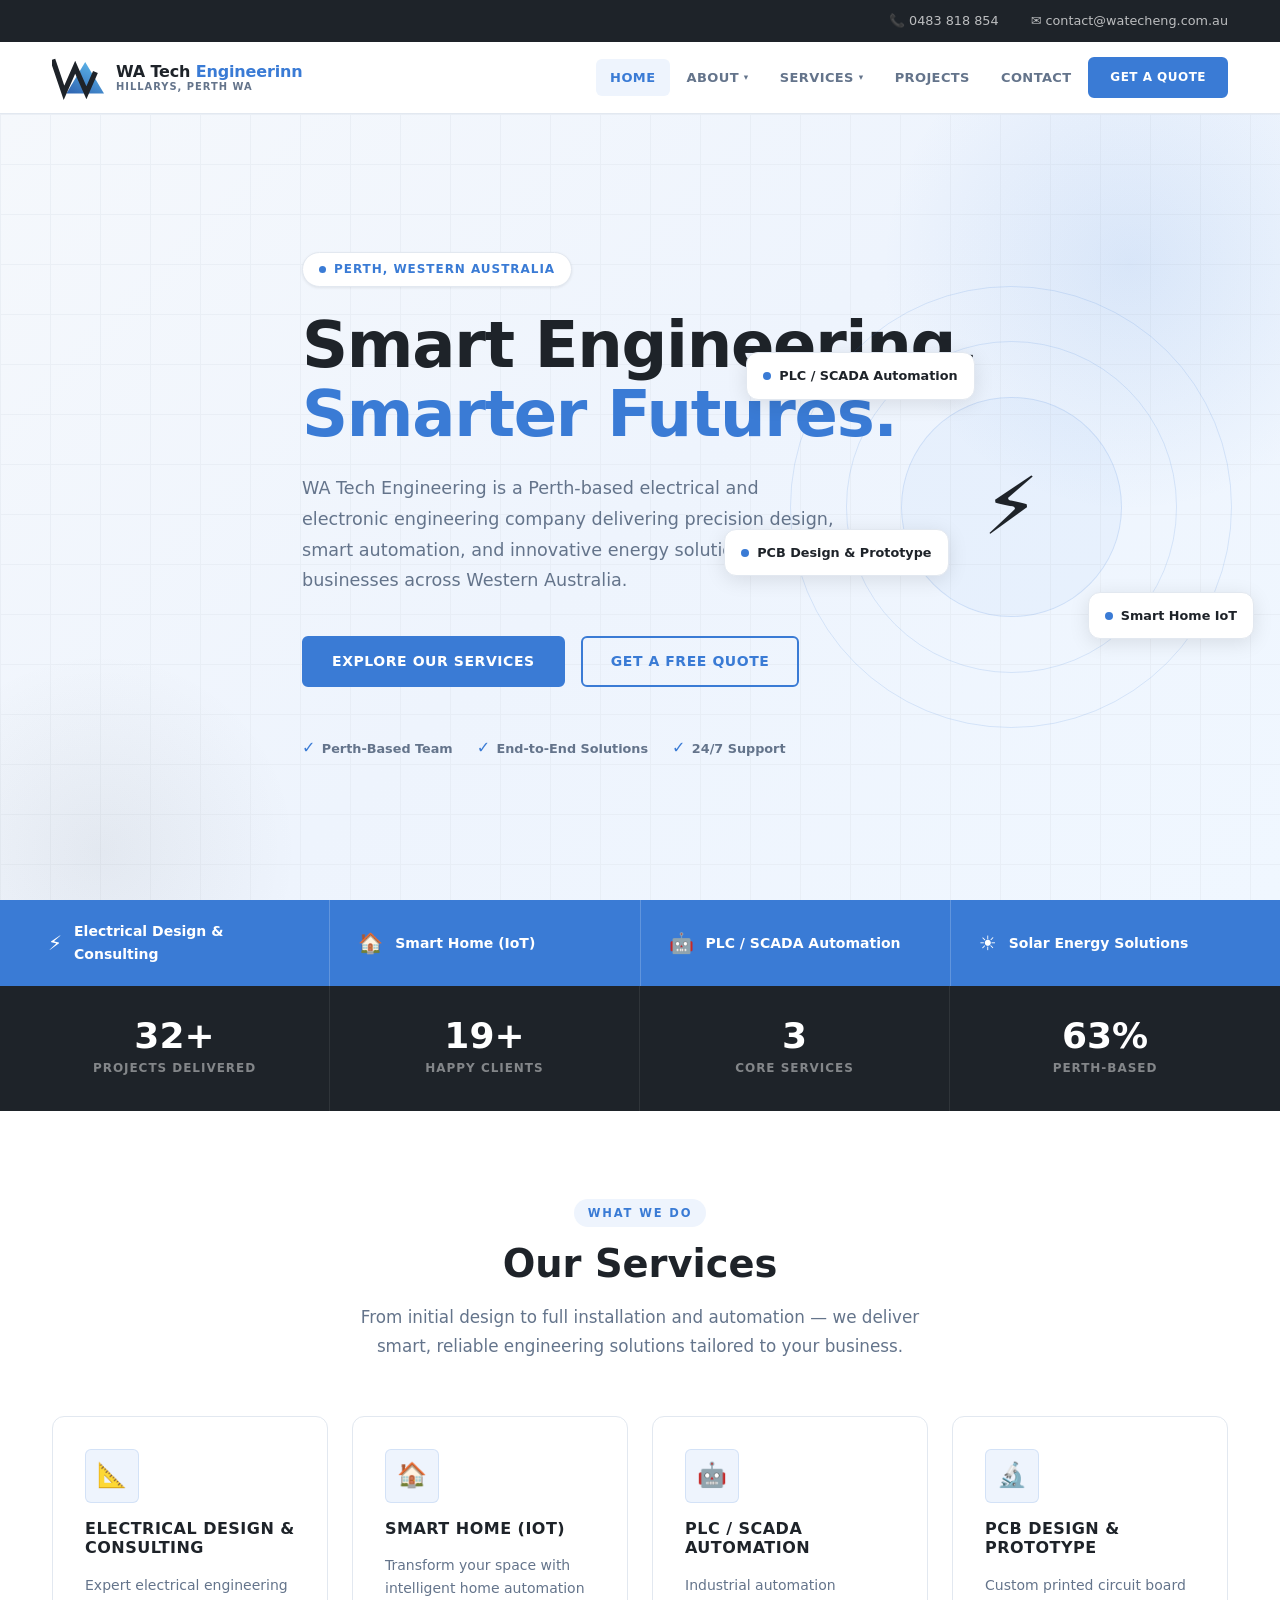
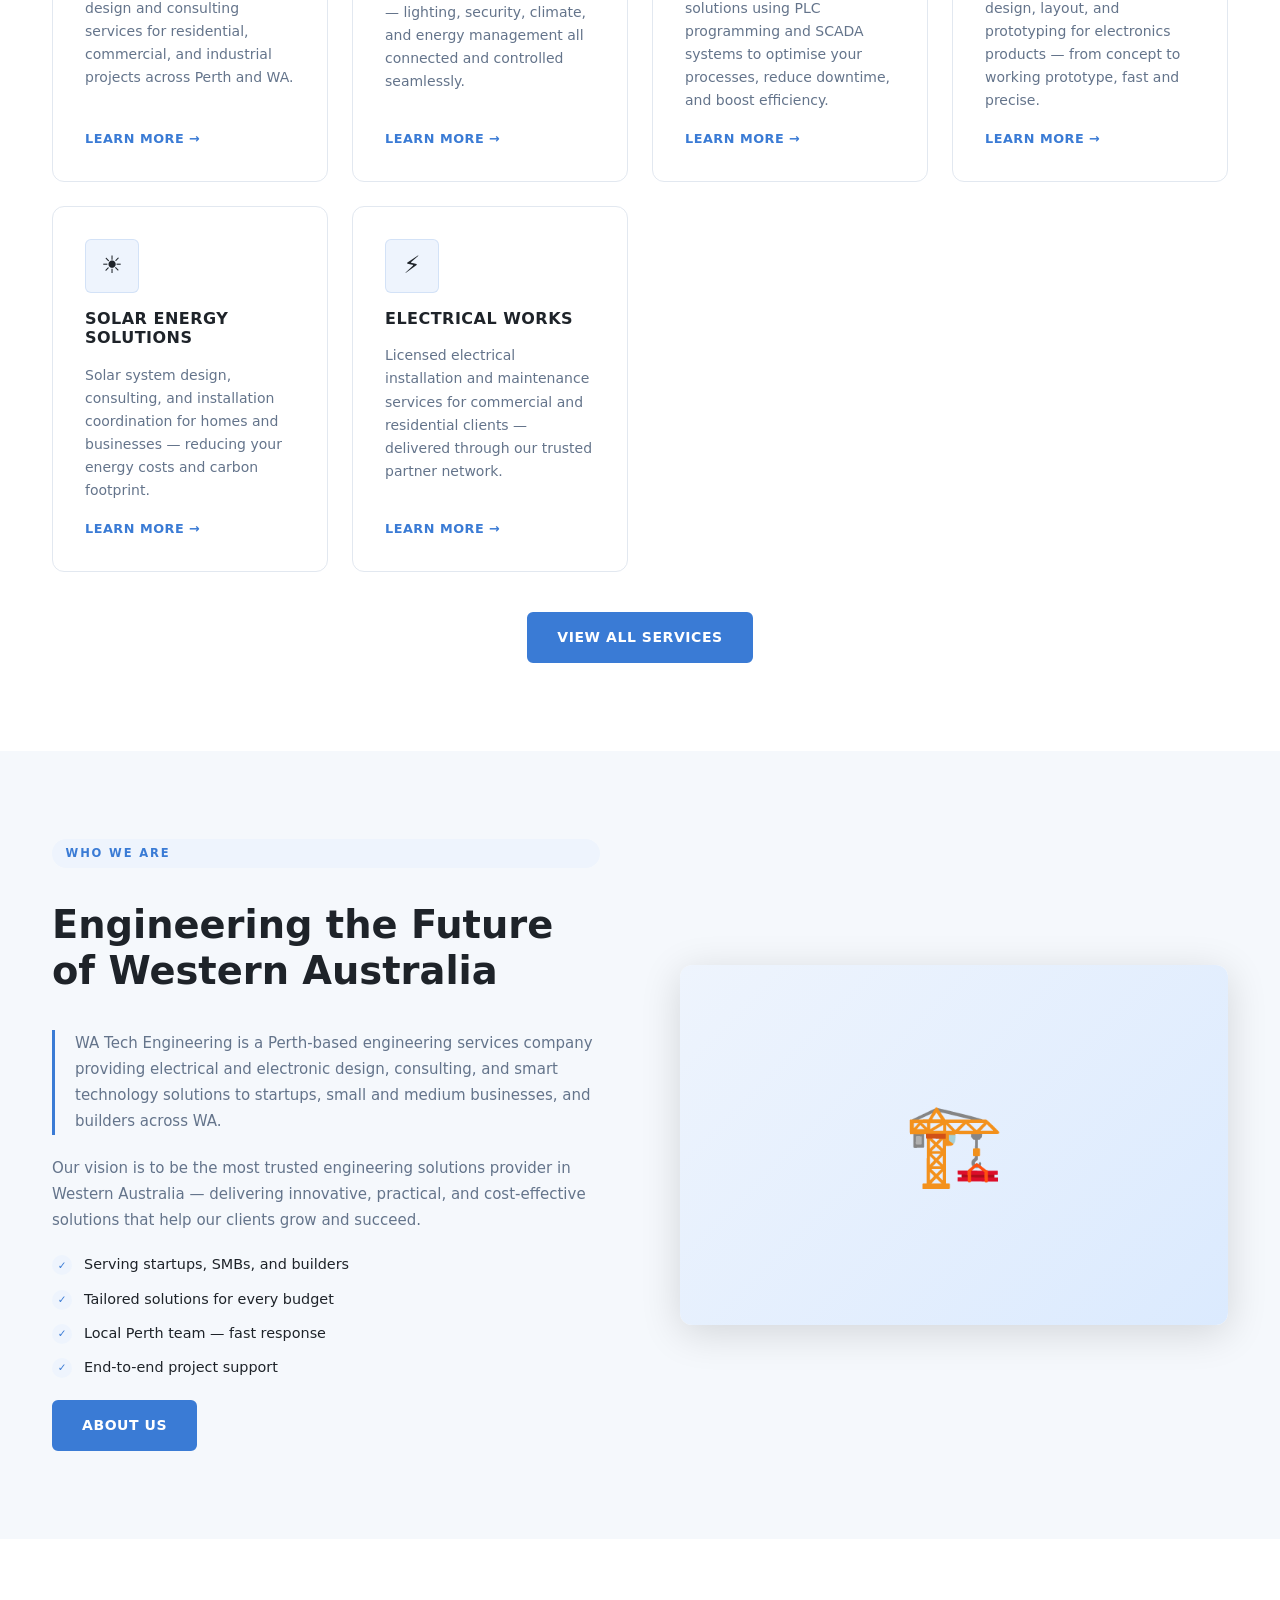
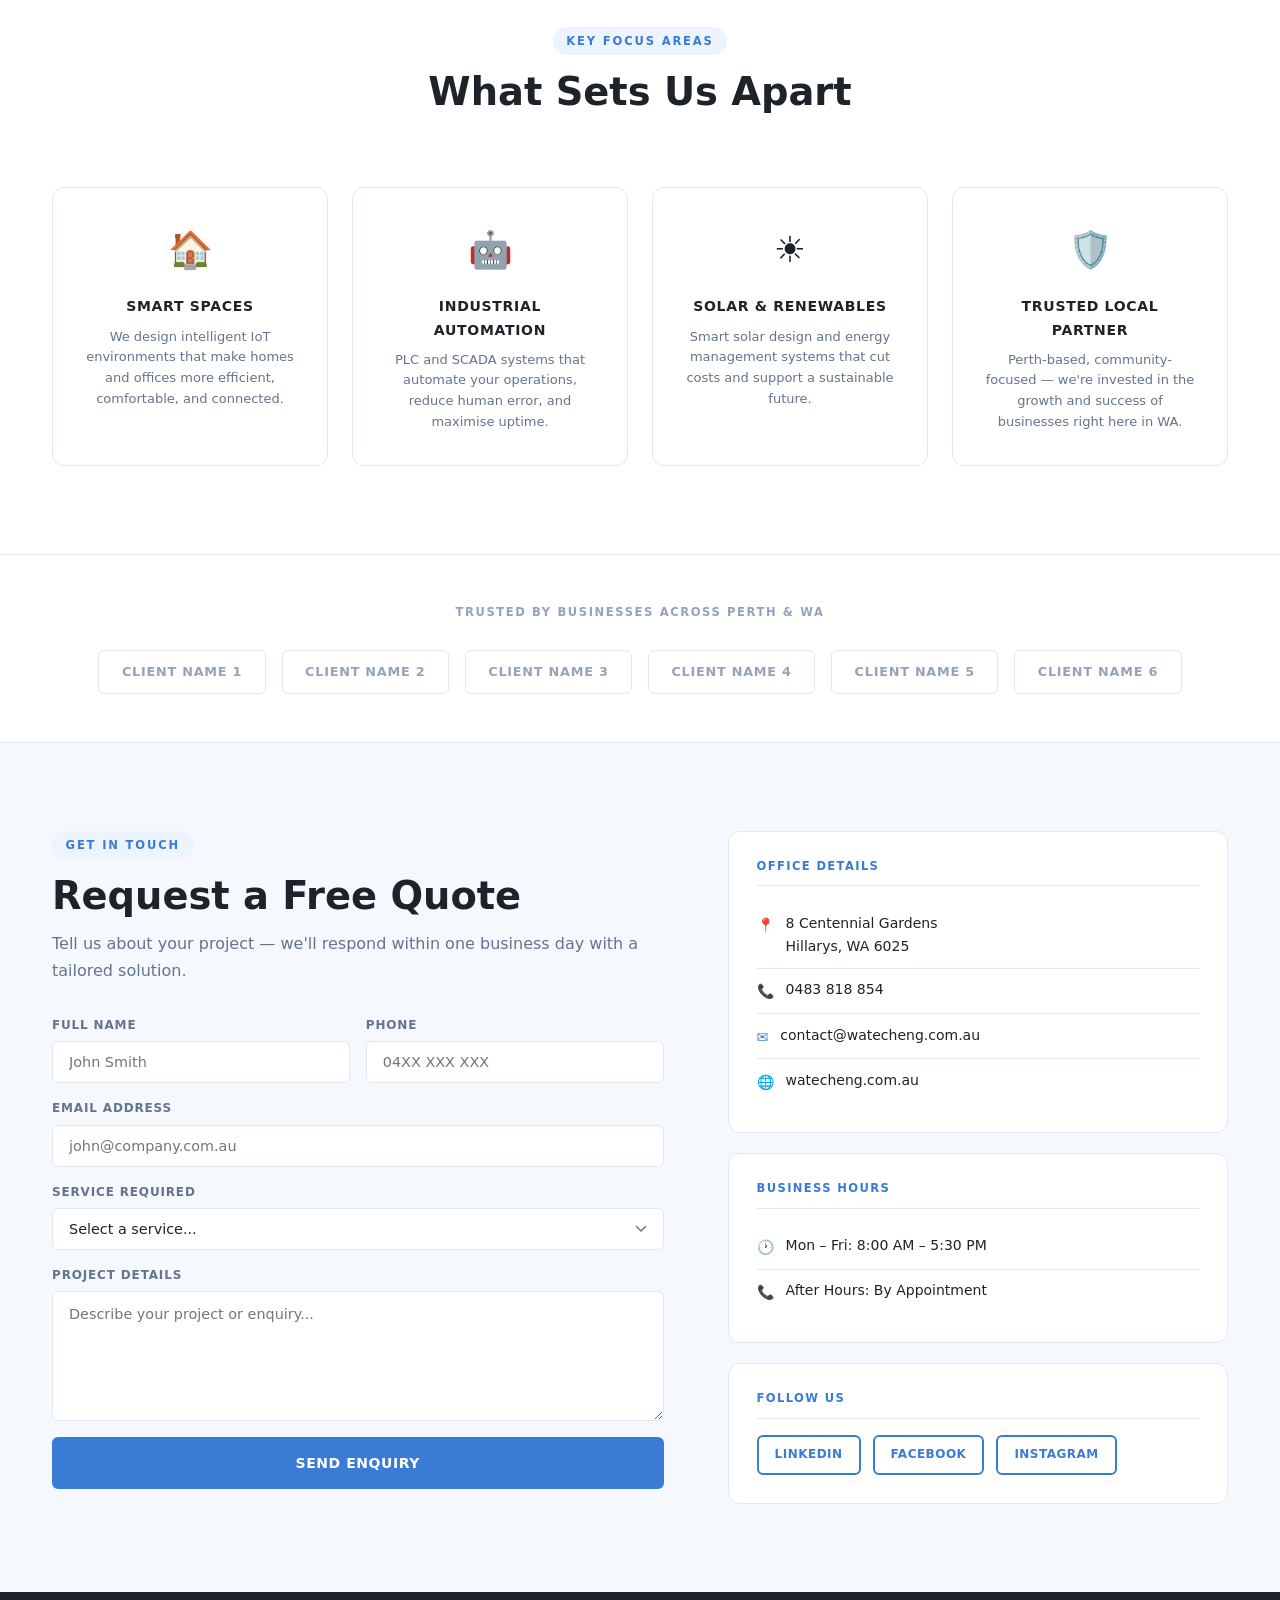
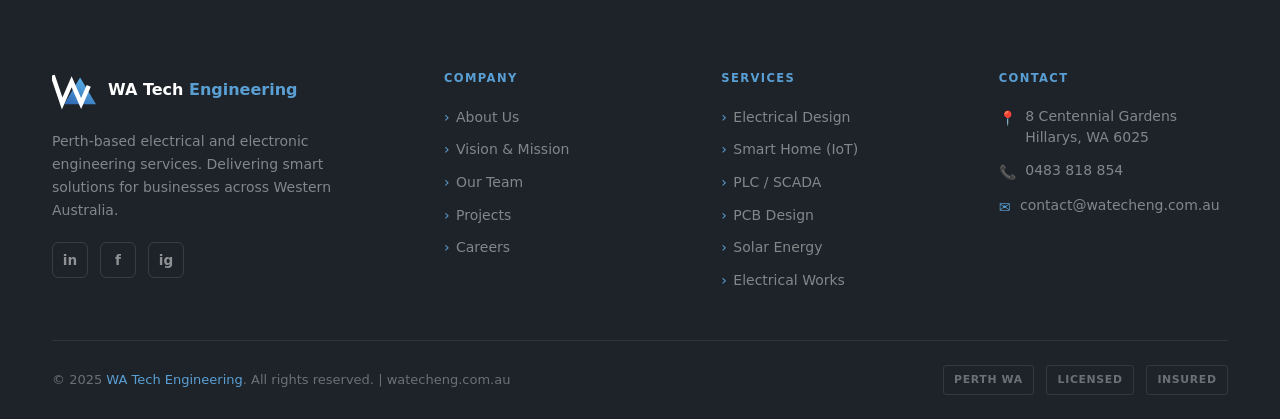
==== commit 23a32795: "changed Engineering to Engineerinn" ====
--- a/index.html
+++ b/index.html
@@ -35,7 +35,7 @@
             stroke-linejoin="miter" stroke-linecap="square"/>
         </svg>
         <div class="nav-logo-text">
-          <div class="nav-logo-name">WA Tech <span>Engineering</span></div>
+          <div class="nav-logo-name">WA Tech <span>Engineerinn</span></div>
           <div class="nav-logo-tag">Hillarys, Perth WA</div>
         </div>
       </a>
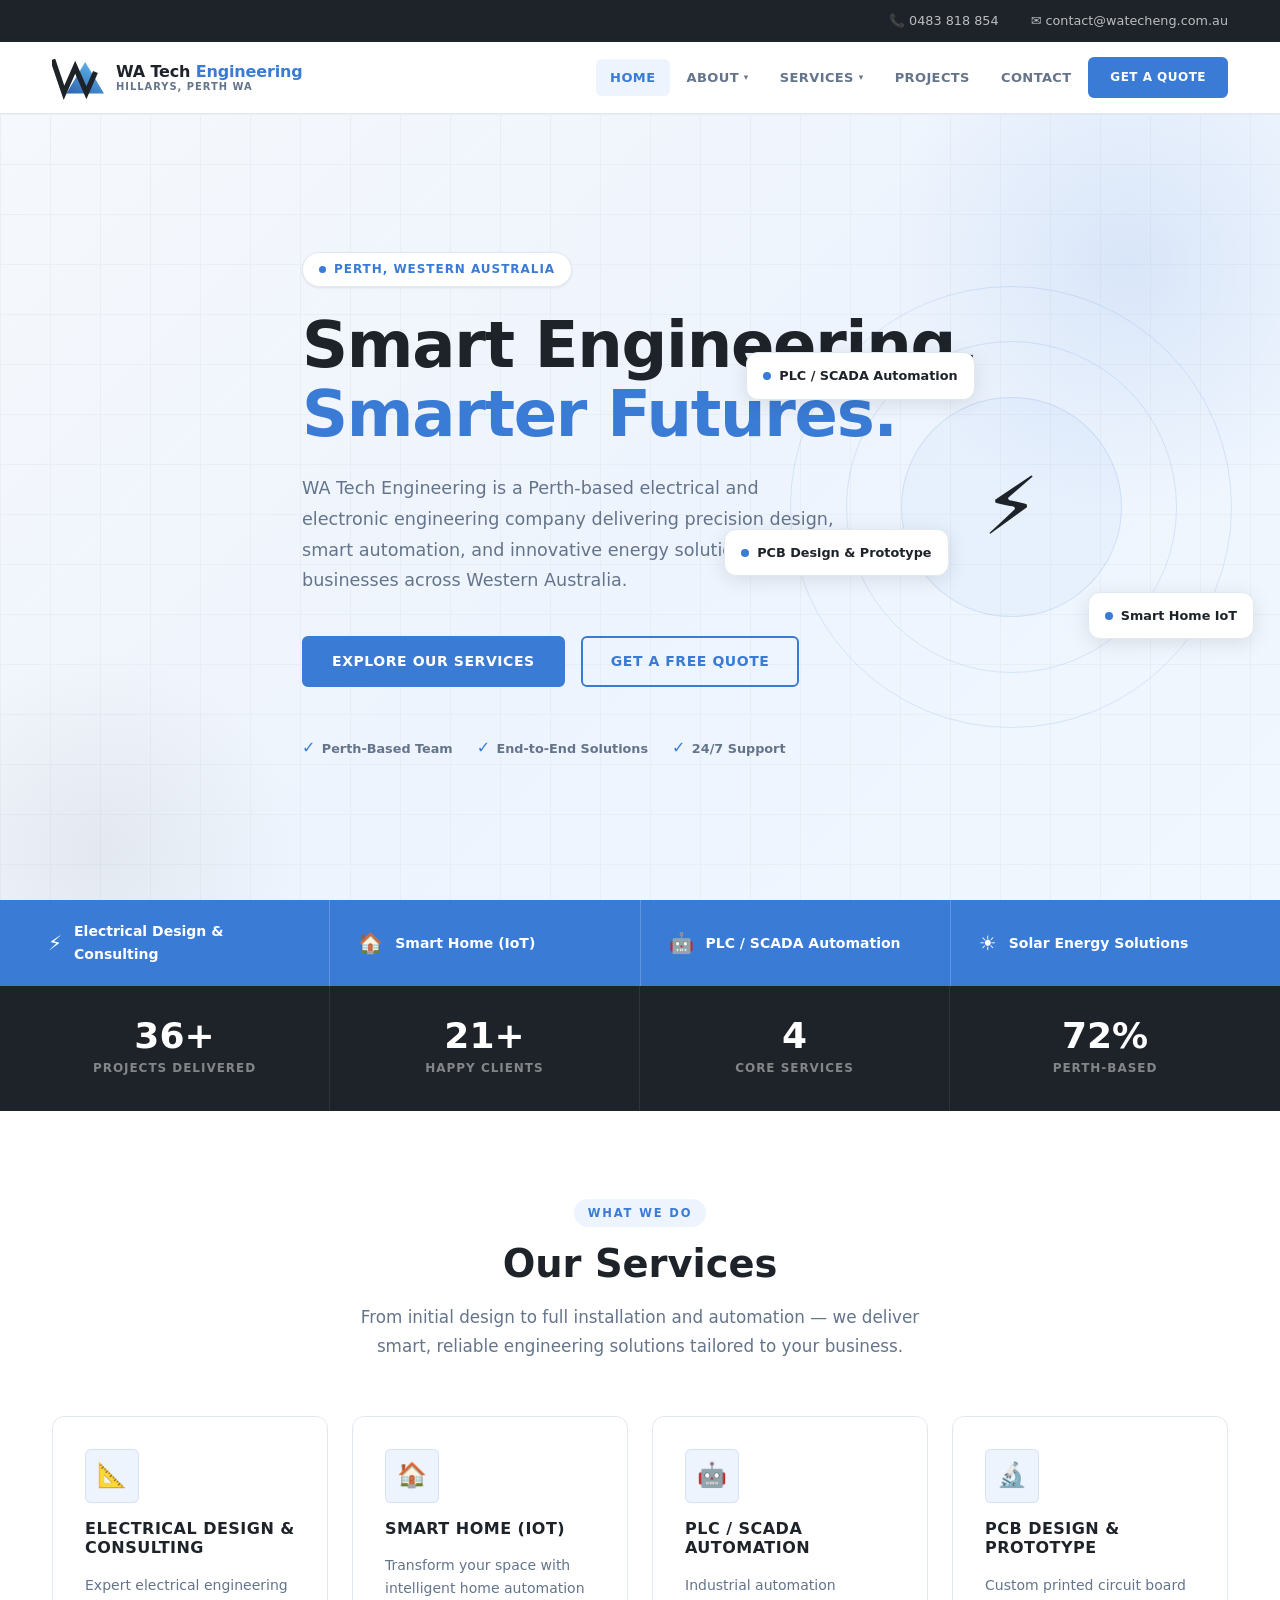
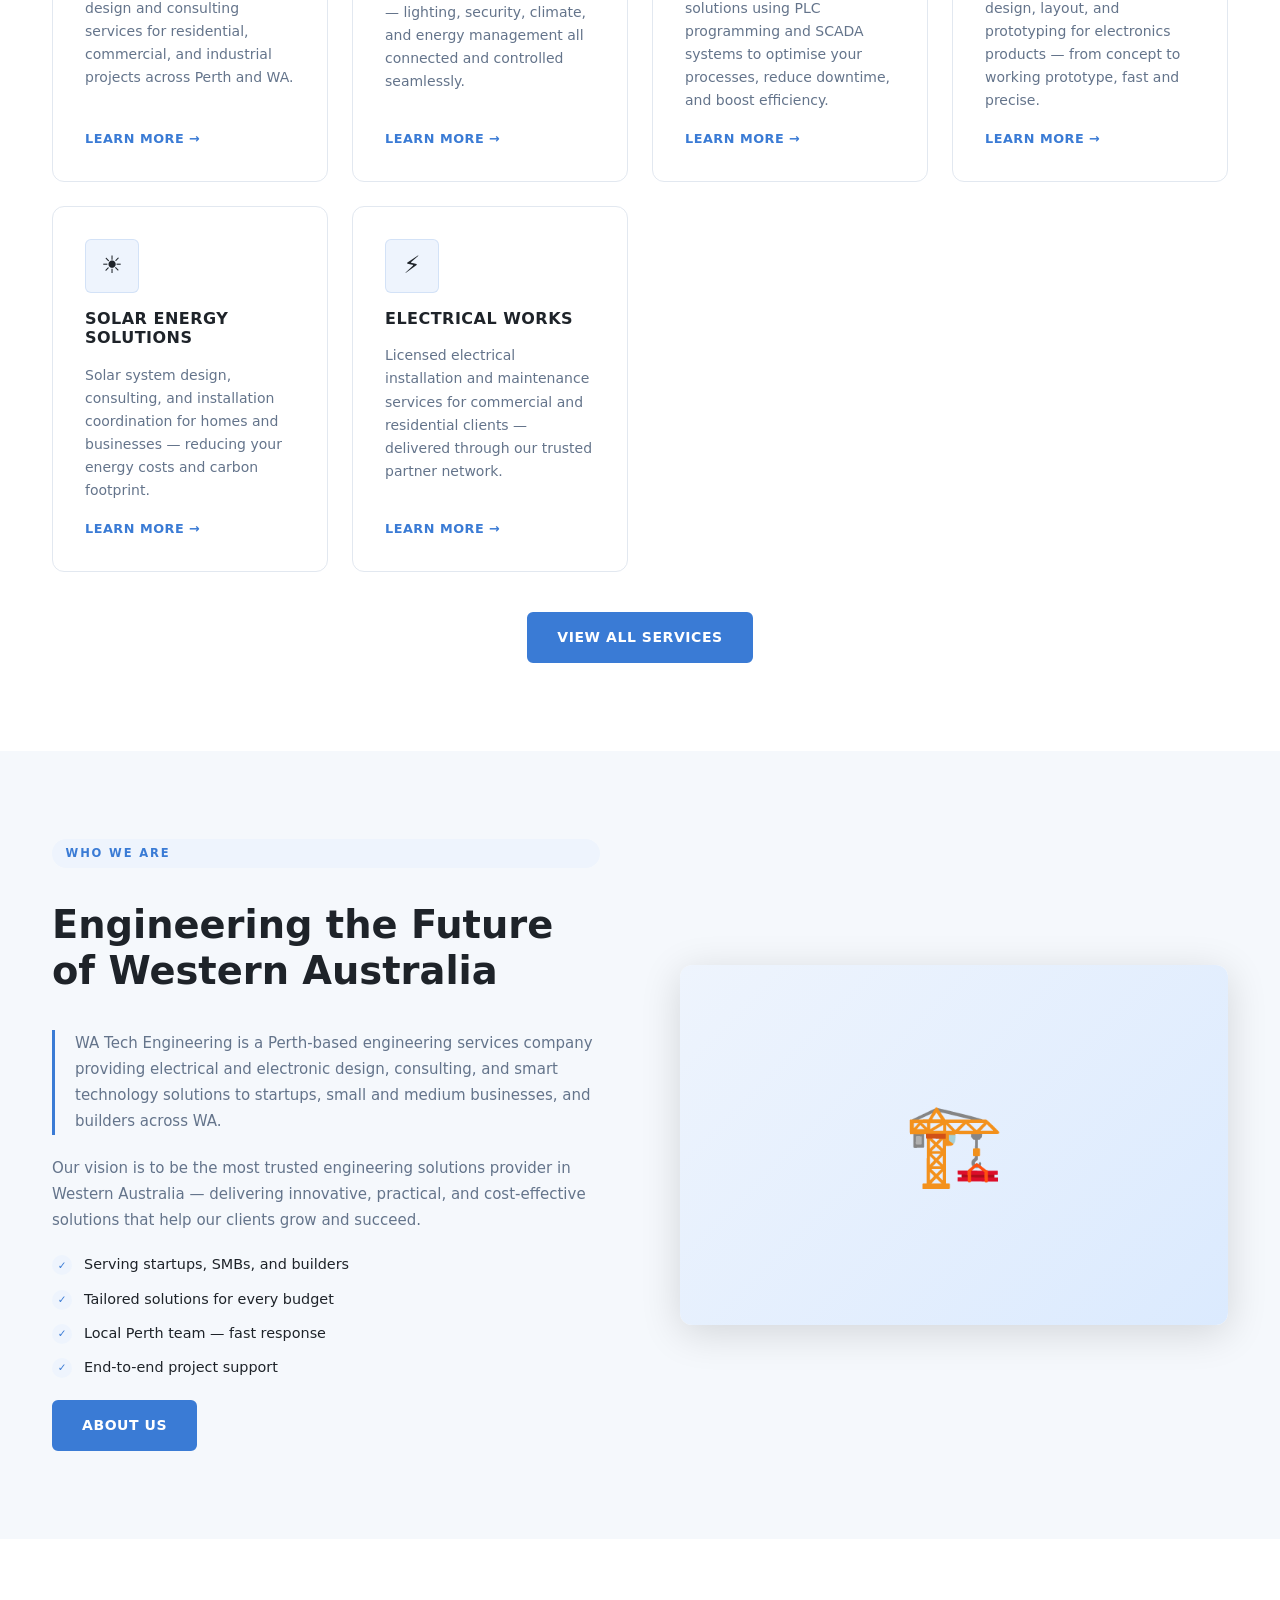
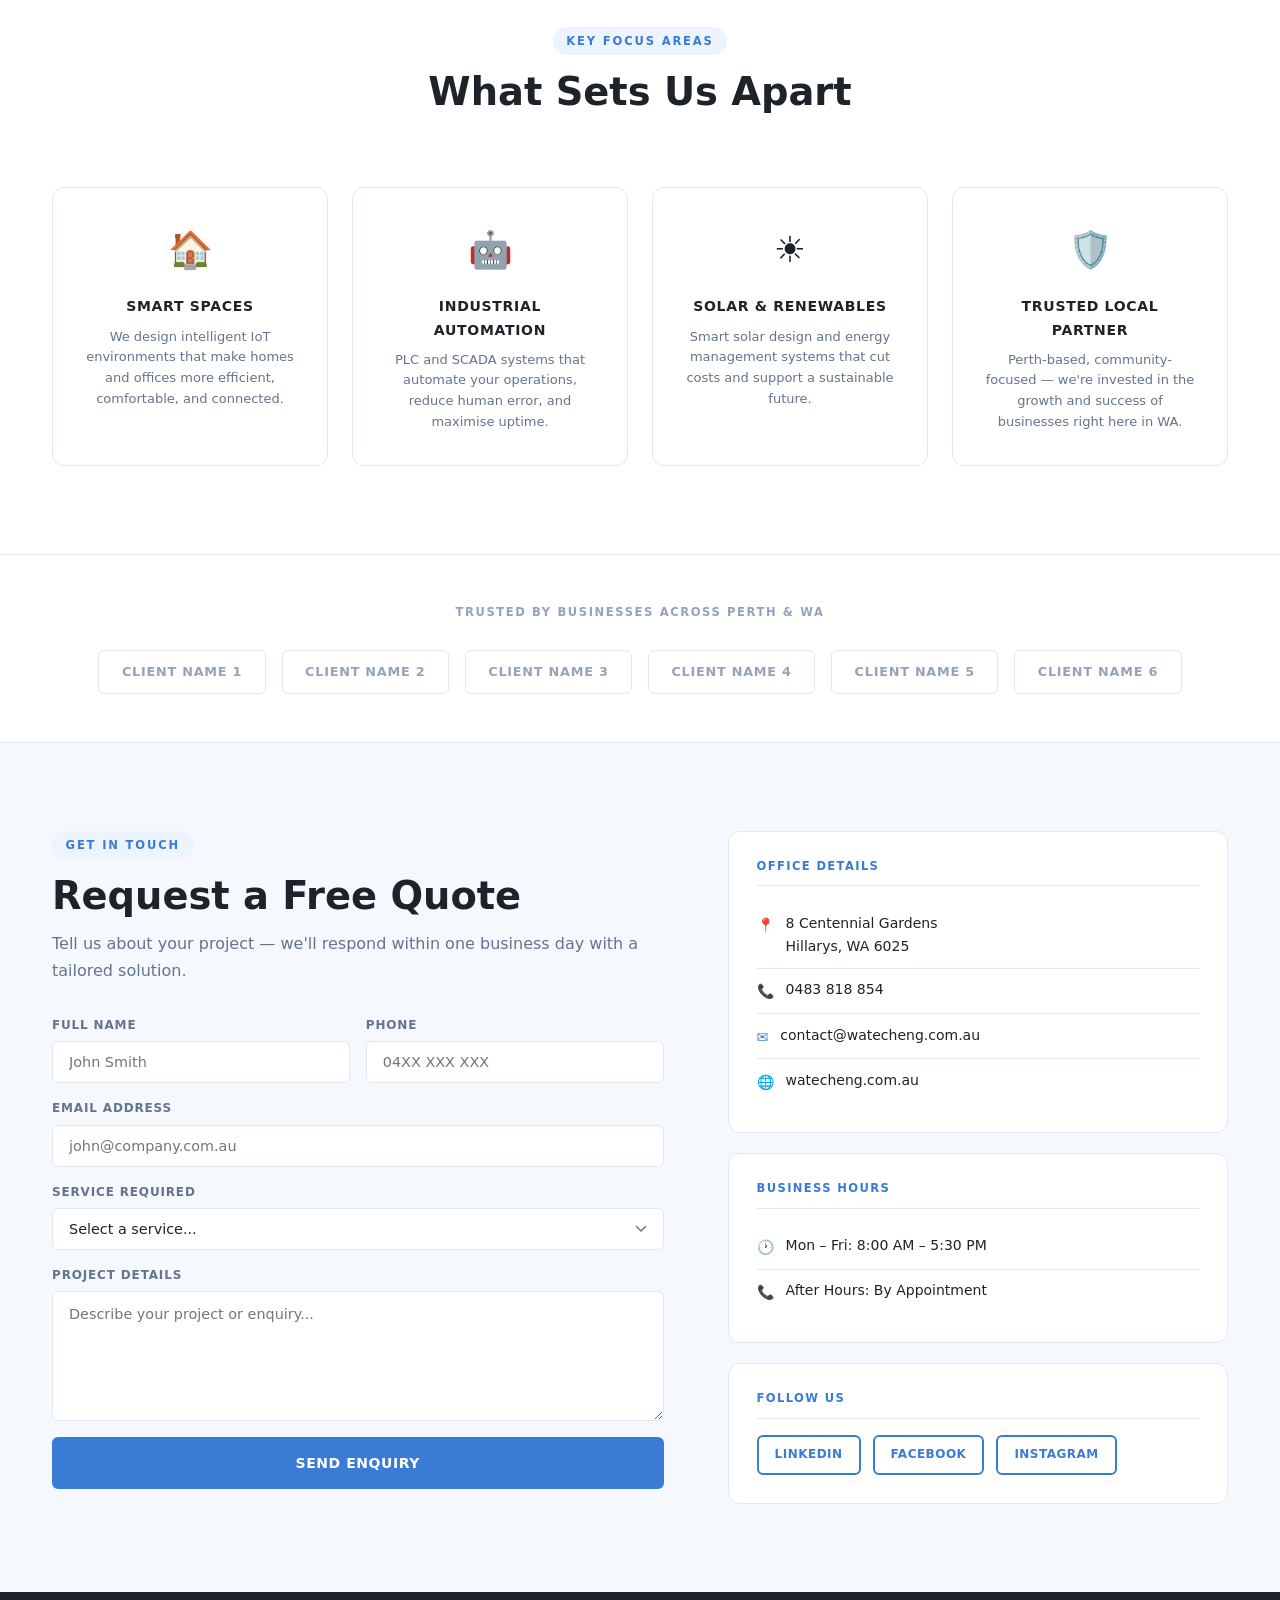
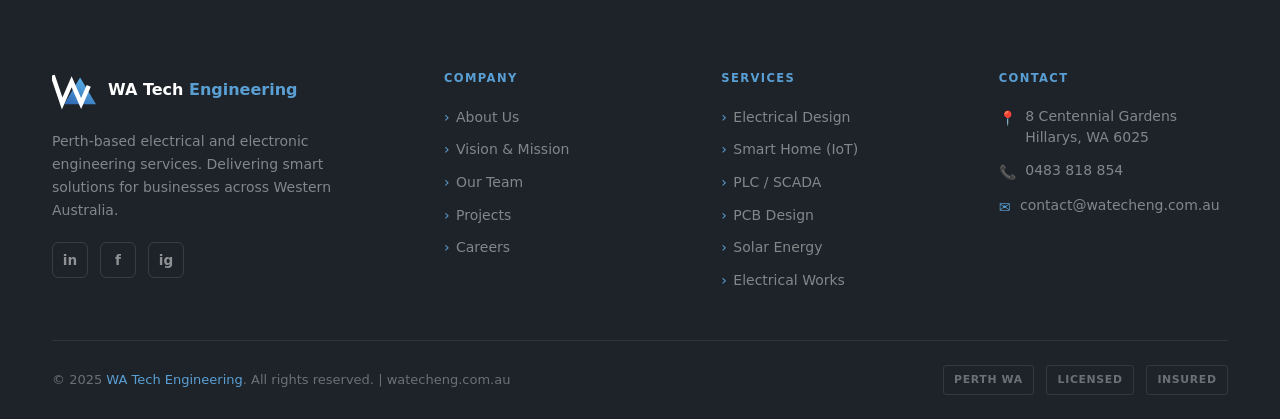
==== commit c8e58c9d: "fixed back to Engineering" ====
--- a/index.html
+++ b/index.html
@@ -35,7 +35,7 @@
             stroke-linejoin="miter" stroke-linecap="square"/>
         </svg>
         <div class="nav-logo-text">
-          <div class="nav-logo-name">WA Tech <span>Engineerinn</span></div>
+          <div class="nav-logo-name">WA Tech <span>Engineering</span></div>
           <div class="nav-logo-tag">Hillarys, Perth WA</div>
         </div>
       </a>
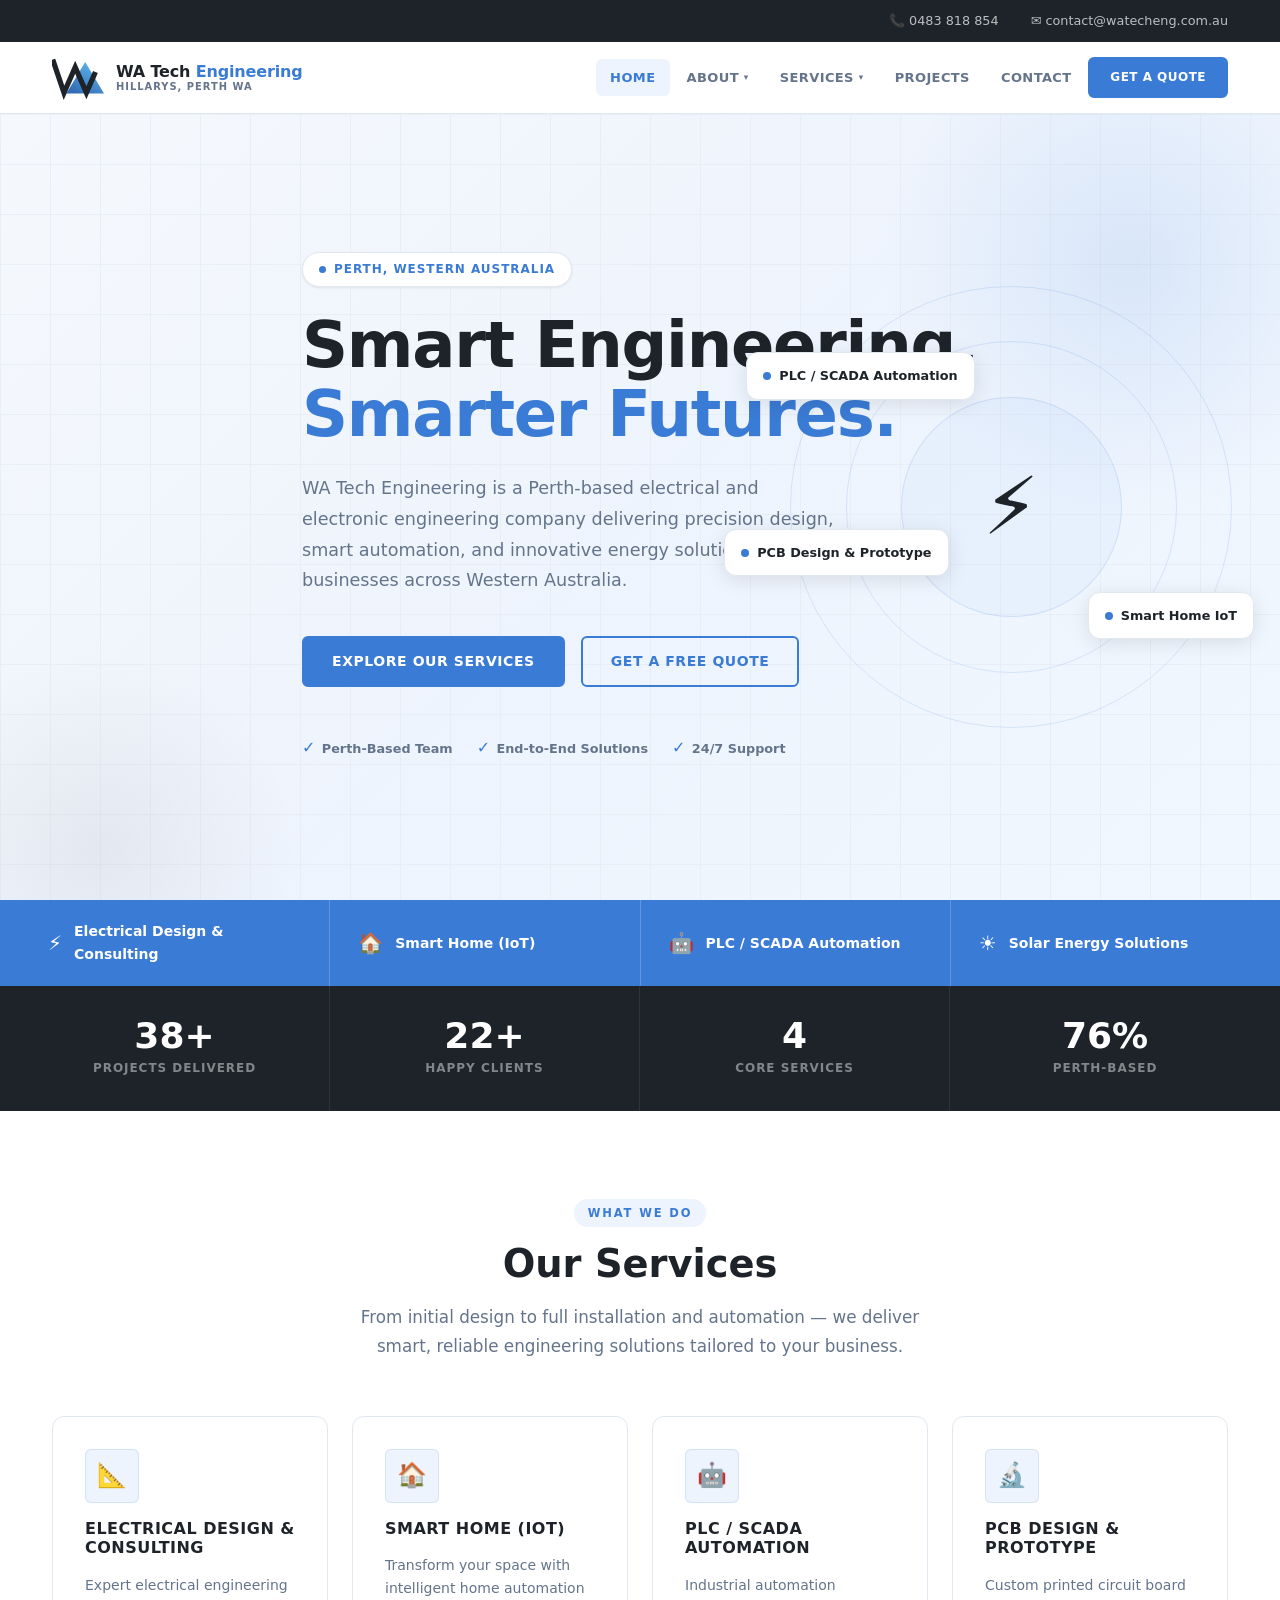
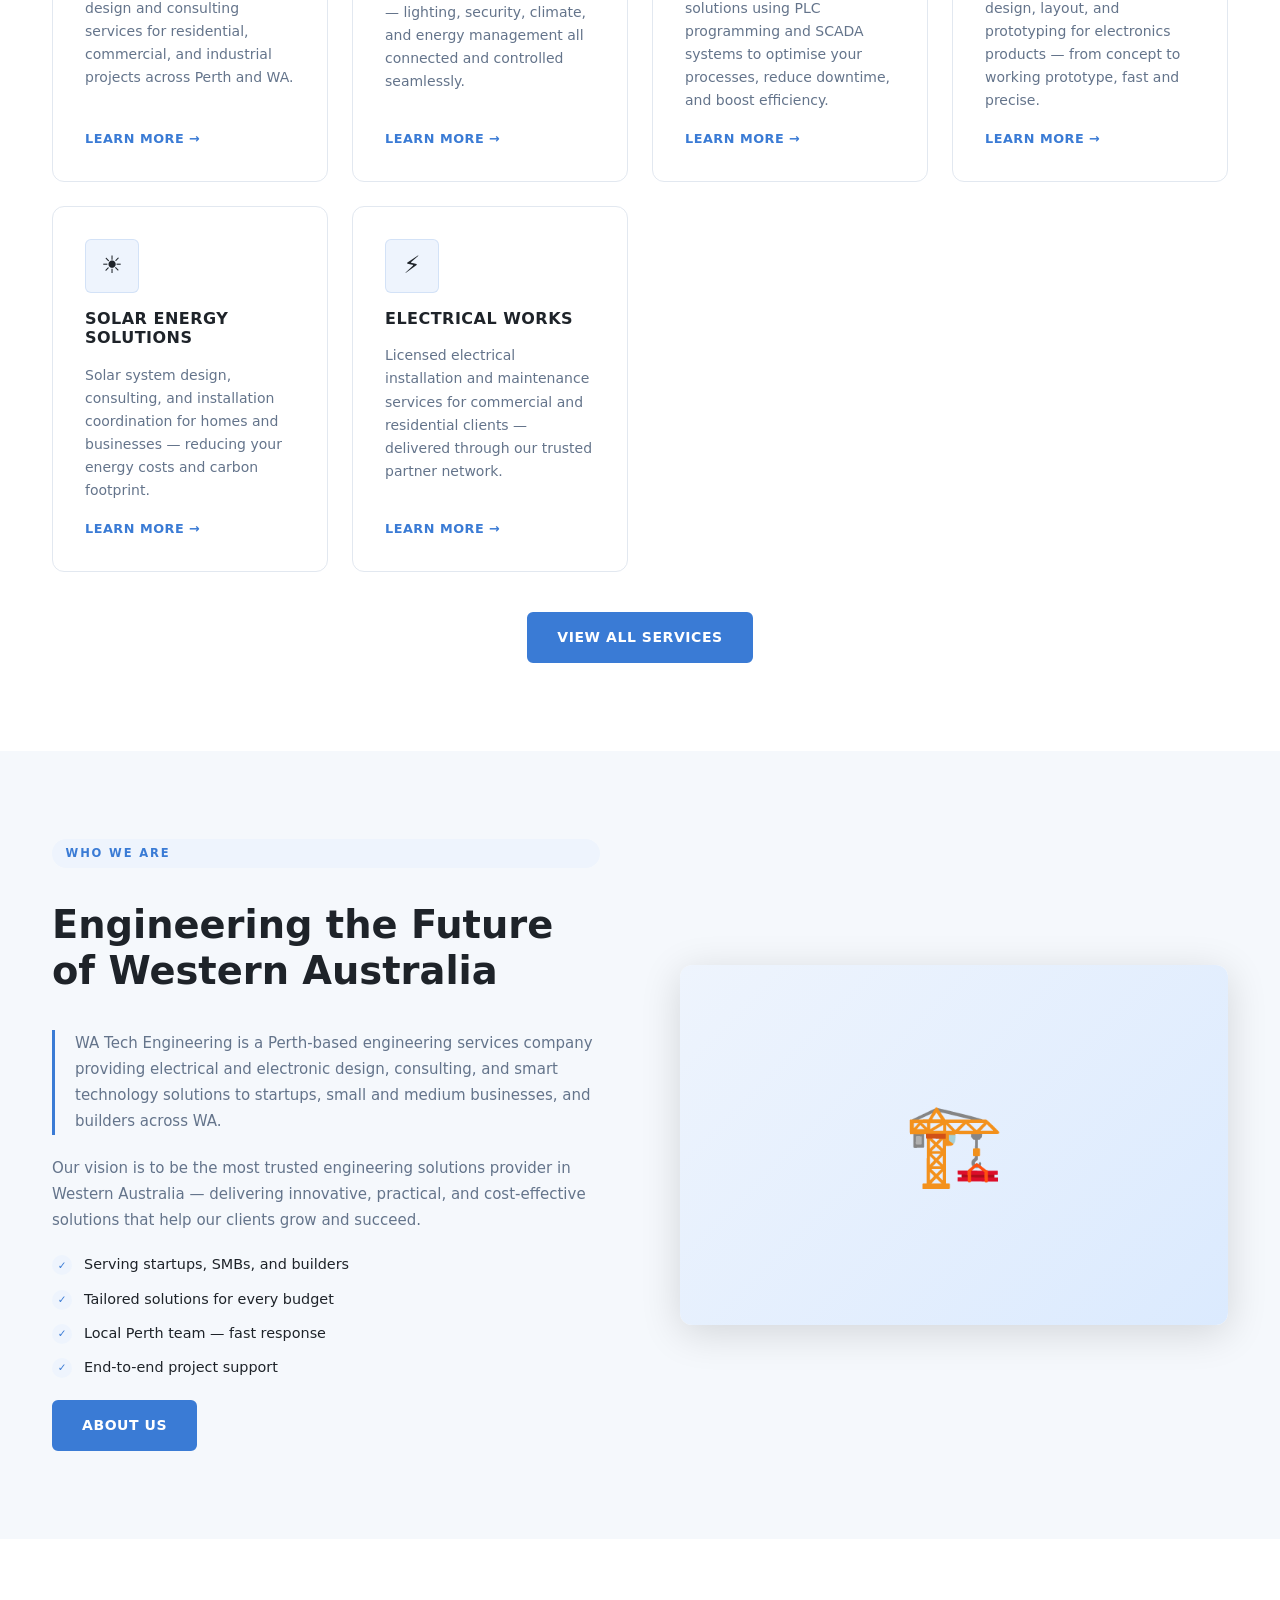
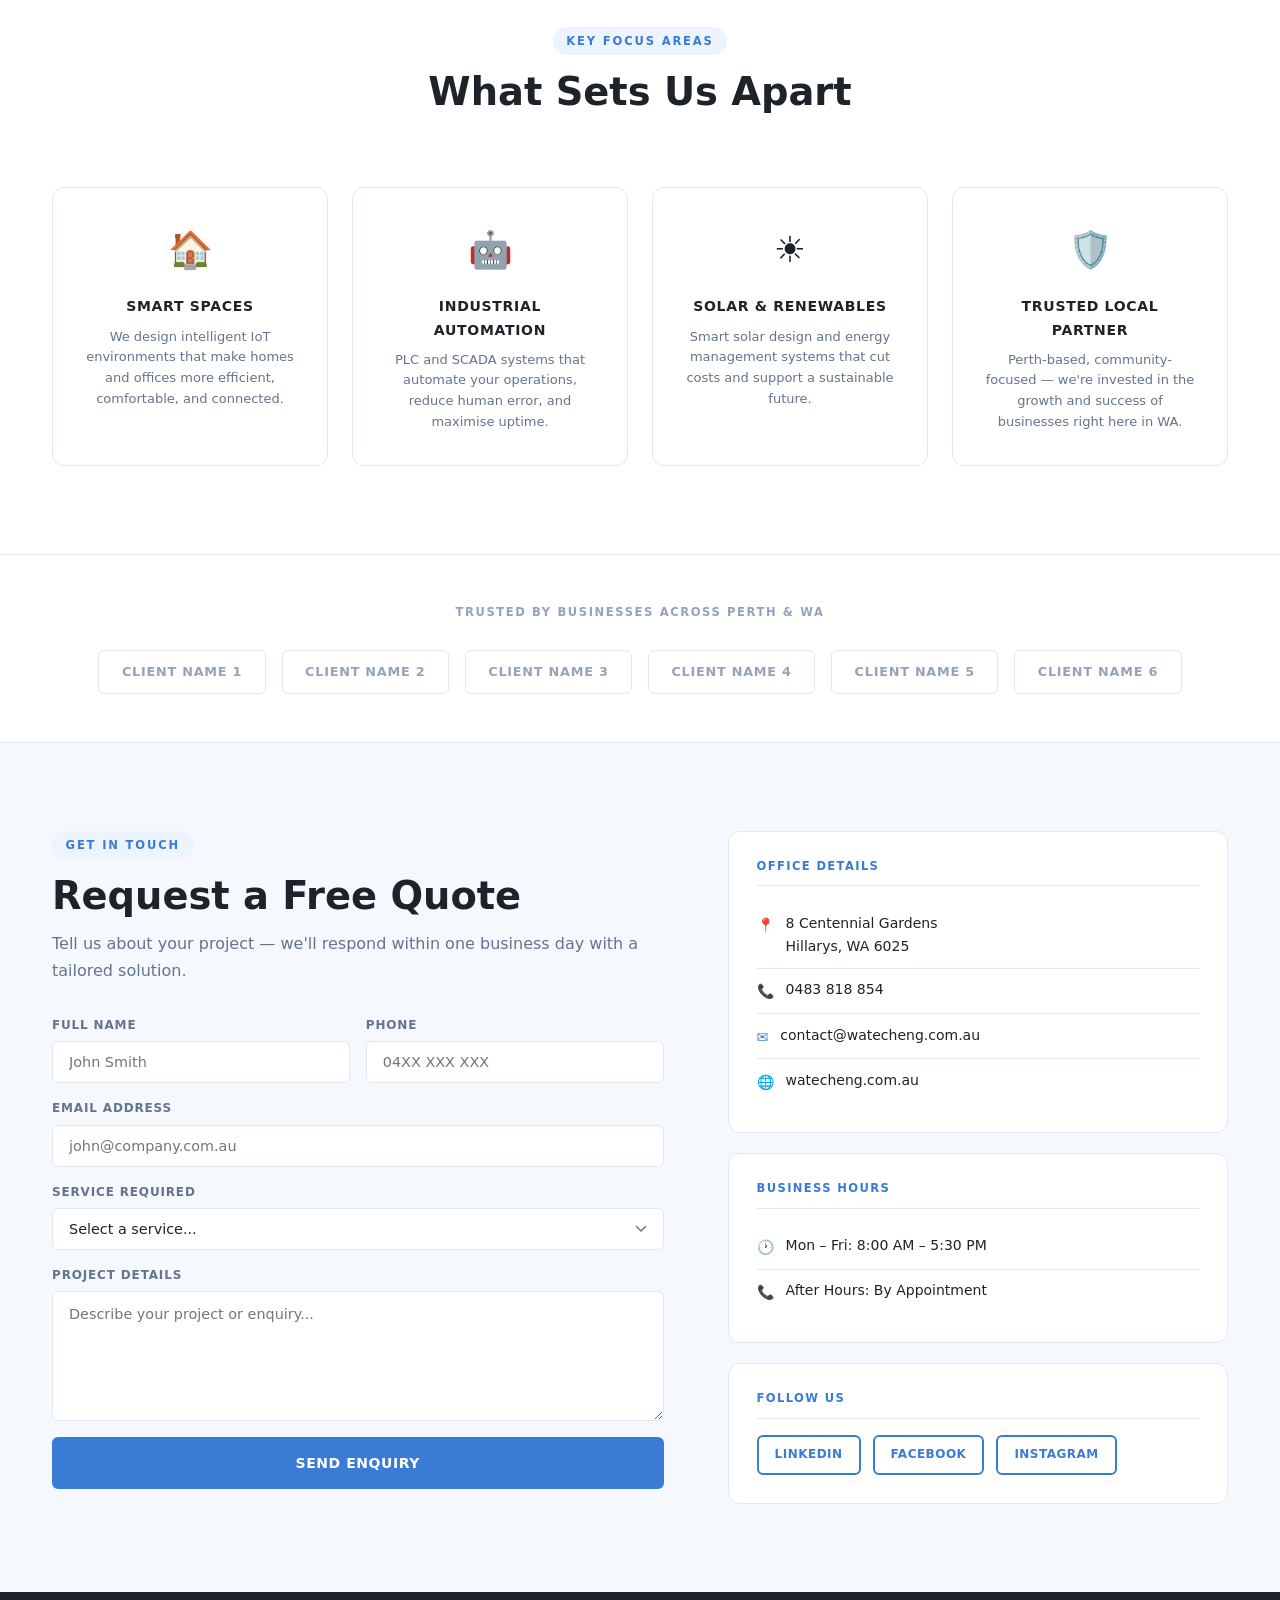
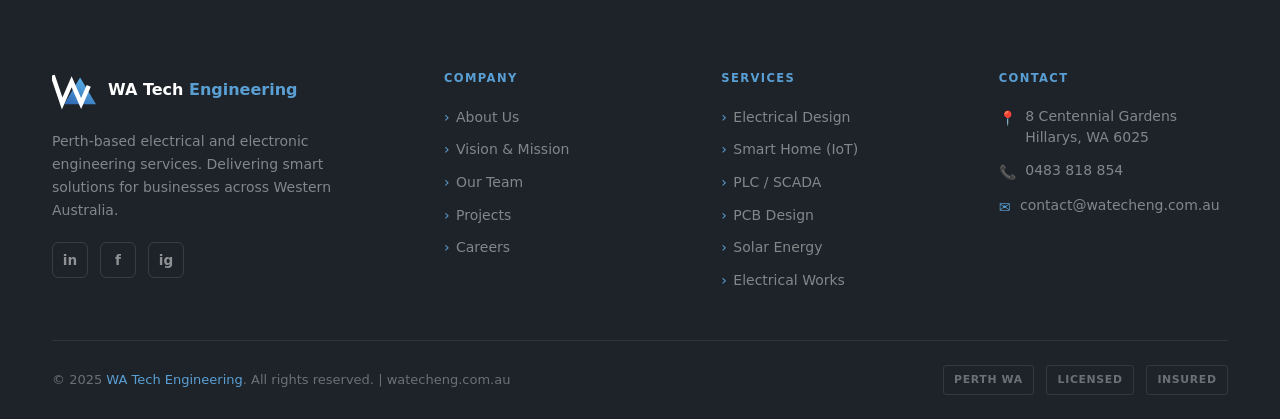
==== commit deaebf92: "added netlify forms" ====
--- a/index.html
+++ b/index.html
@@ -295,7 +295,7 @@
           <span class="section-label">Get in Touch</span>
           <h2 class="section-title" style="margin-bottom:0.75rem;">Request a Free Quote</h2>
           <p style="color:var(--text-muted); margin-bottom:2rem;">Tell us about your project — we'll respond within one business day with a tailored solution.</p>
-          <form class="contact-form" action="#" method="post">
+          <form class="contact-form" netlify name="quote-home" method="post">
             <div class="form-row">
               <div class="form-group">
                 <label class="form-label">Full Name</label>
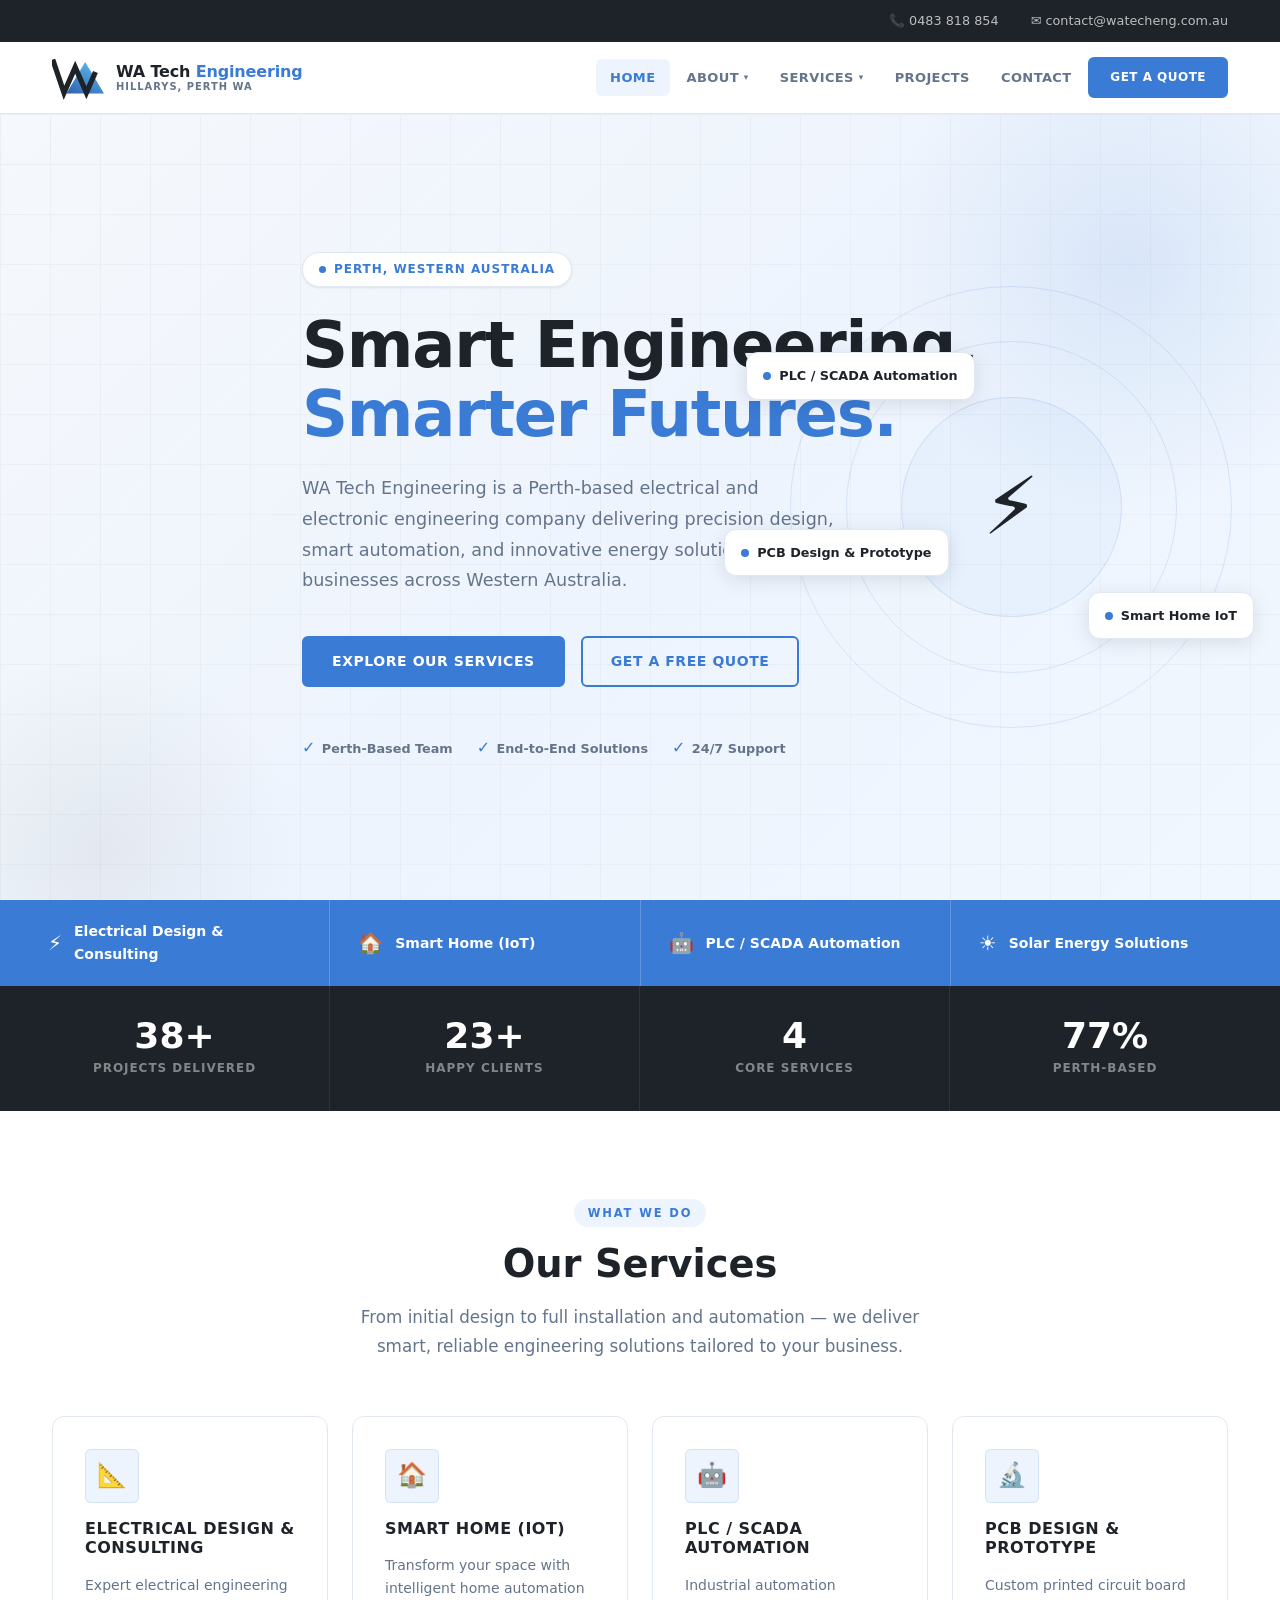
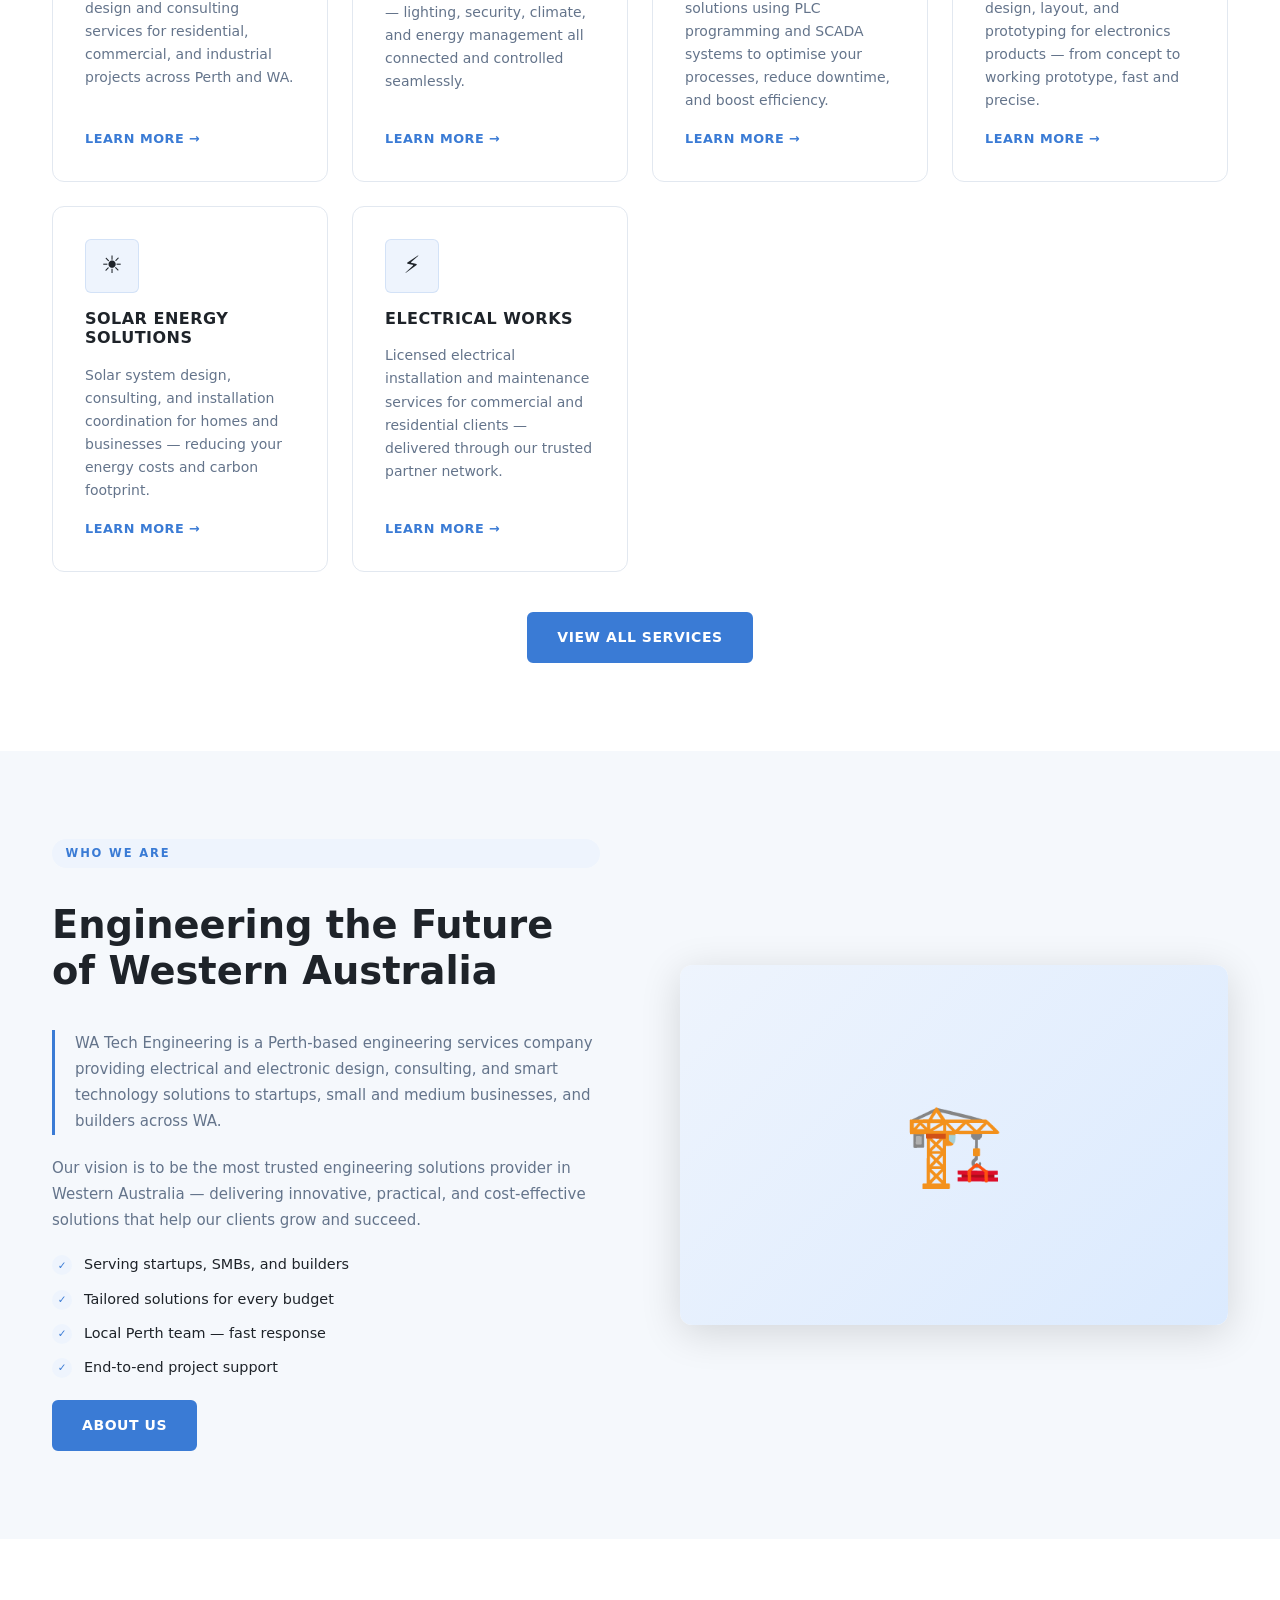
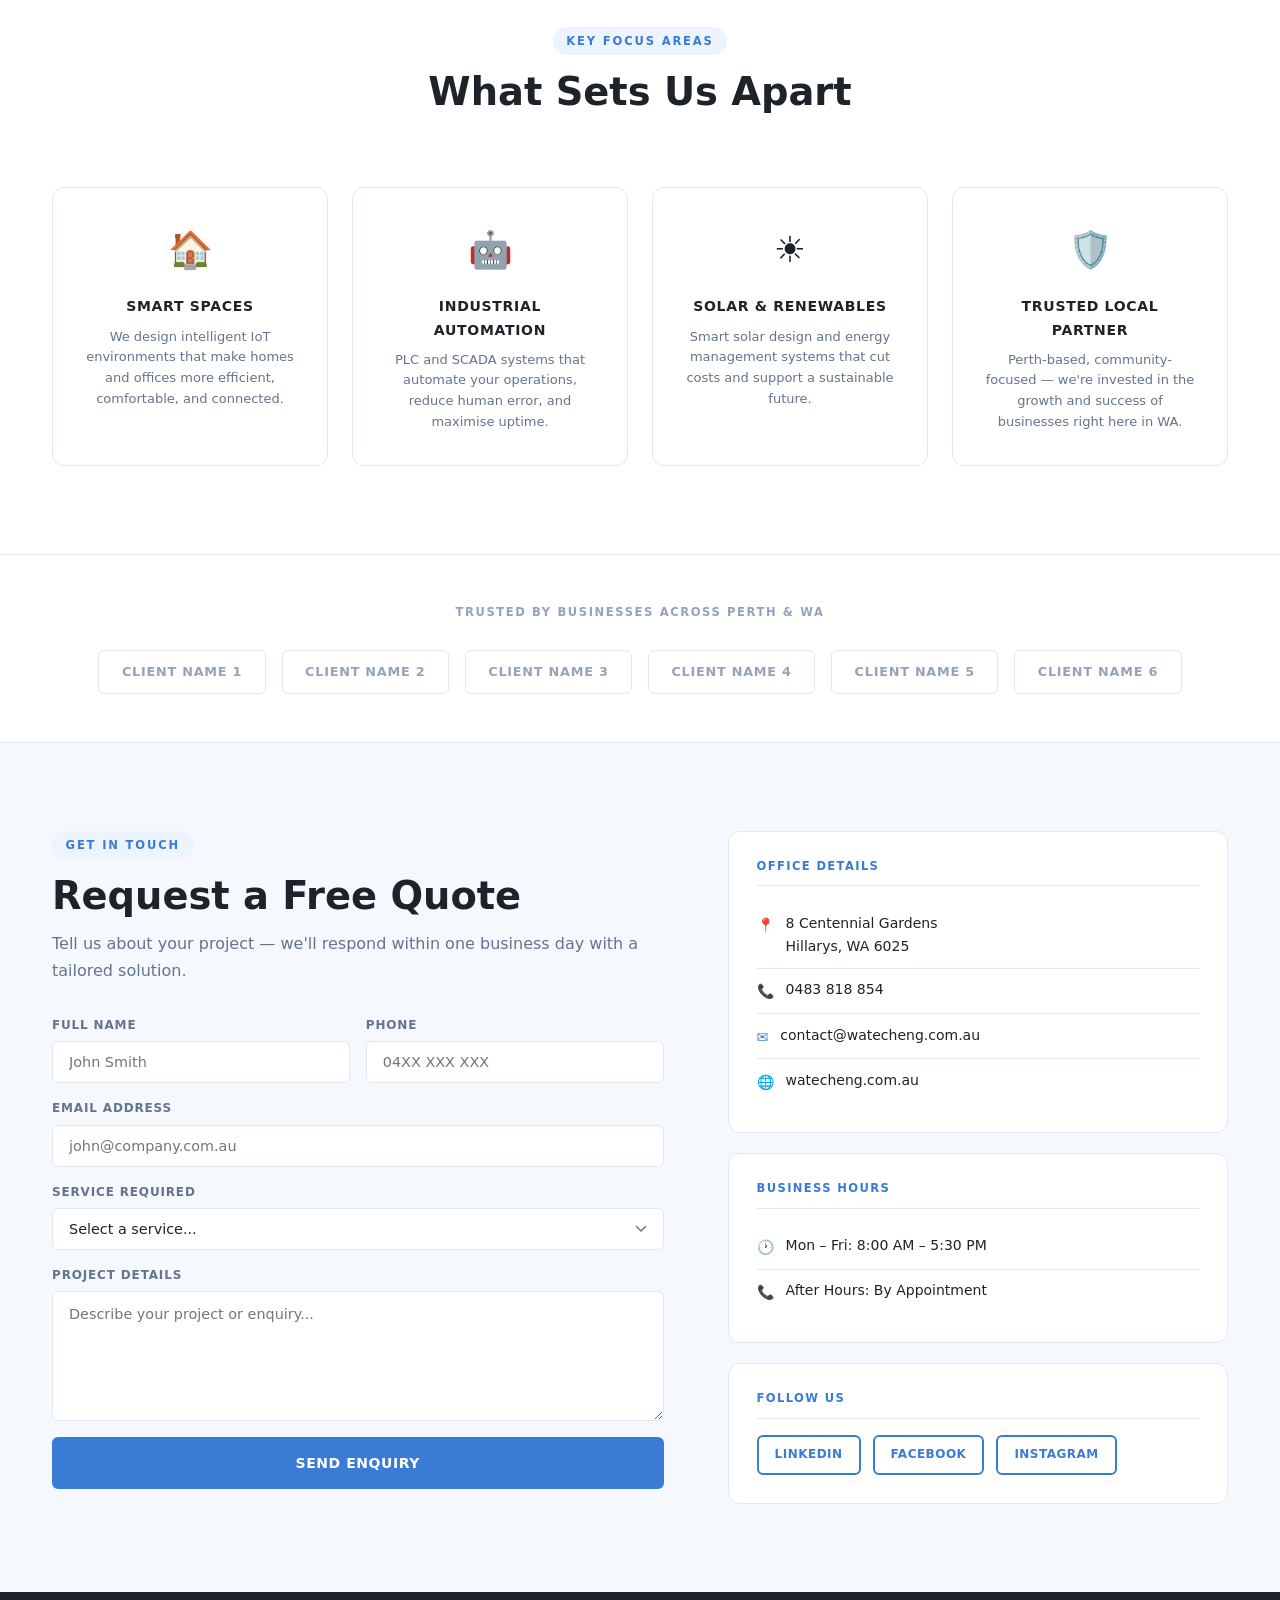
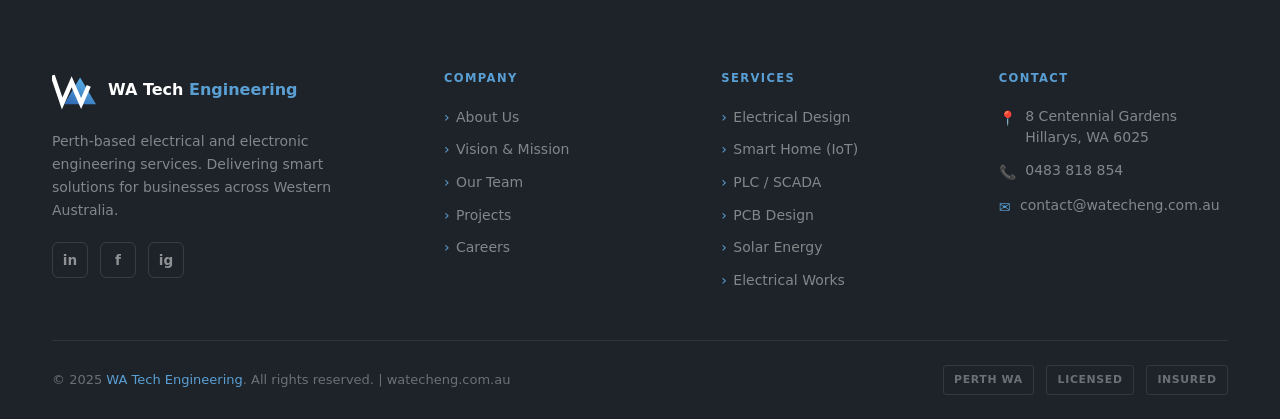
==== commit 8b2c28f0: "Connect quote forms to Web3Forms — submissions email to dhunpatel2420@gmail.com" ====
--- a/index.html
+++ b/index.html
@@ -295,7 +295,10 @@
           <span class="section-label">Get in Touch</span>
           <h2 class="section-title" style="margin-bottom:0.75rem;">Request a Free Quote</h2>
           <p style="color:var(--text-muted); margin-bottom:2rem;">Tell us about your project — we'll respond within one business day with a tailored solution.</p>
-          <form class="contact-form" netlify name="quote-home" method="post">
+          <form class="contact-form" action="https://api.web3forms.com/submit" method="post">
+            <input type="hidden" name="access_key" value="c538fdf0-9474-49a5-a752-99f4f3d0274e" />
+            <input type="hidden" name="subject" value="New Quote Request — WA Tech Engineering (Home Page)" />
+            <input type="hidden" name="from_name" value="WA Tech Engineering Website" />
             <div class="form-row">
               <div class="form-group">
                 <label class="form-label">Full Name</label>
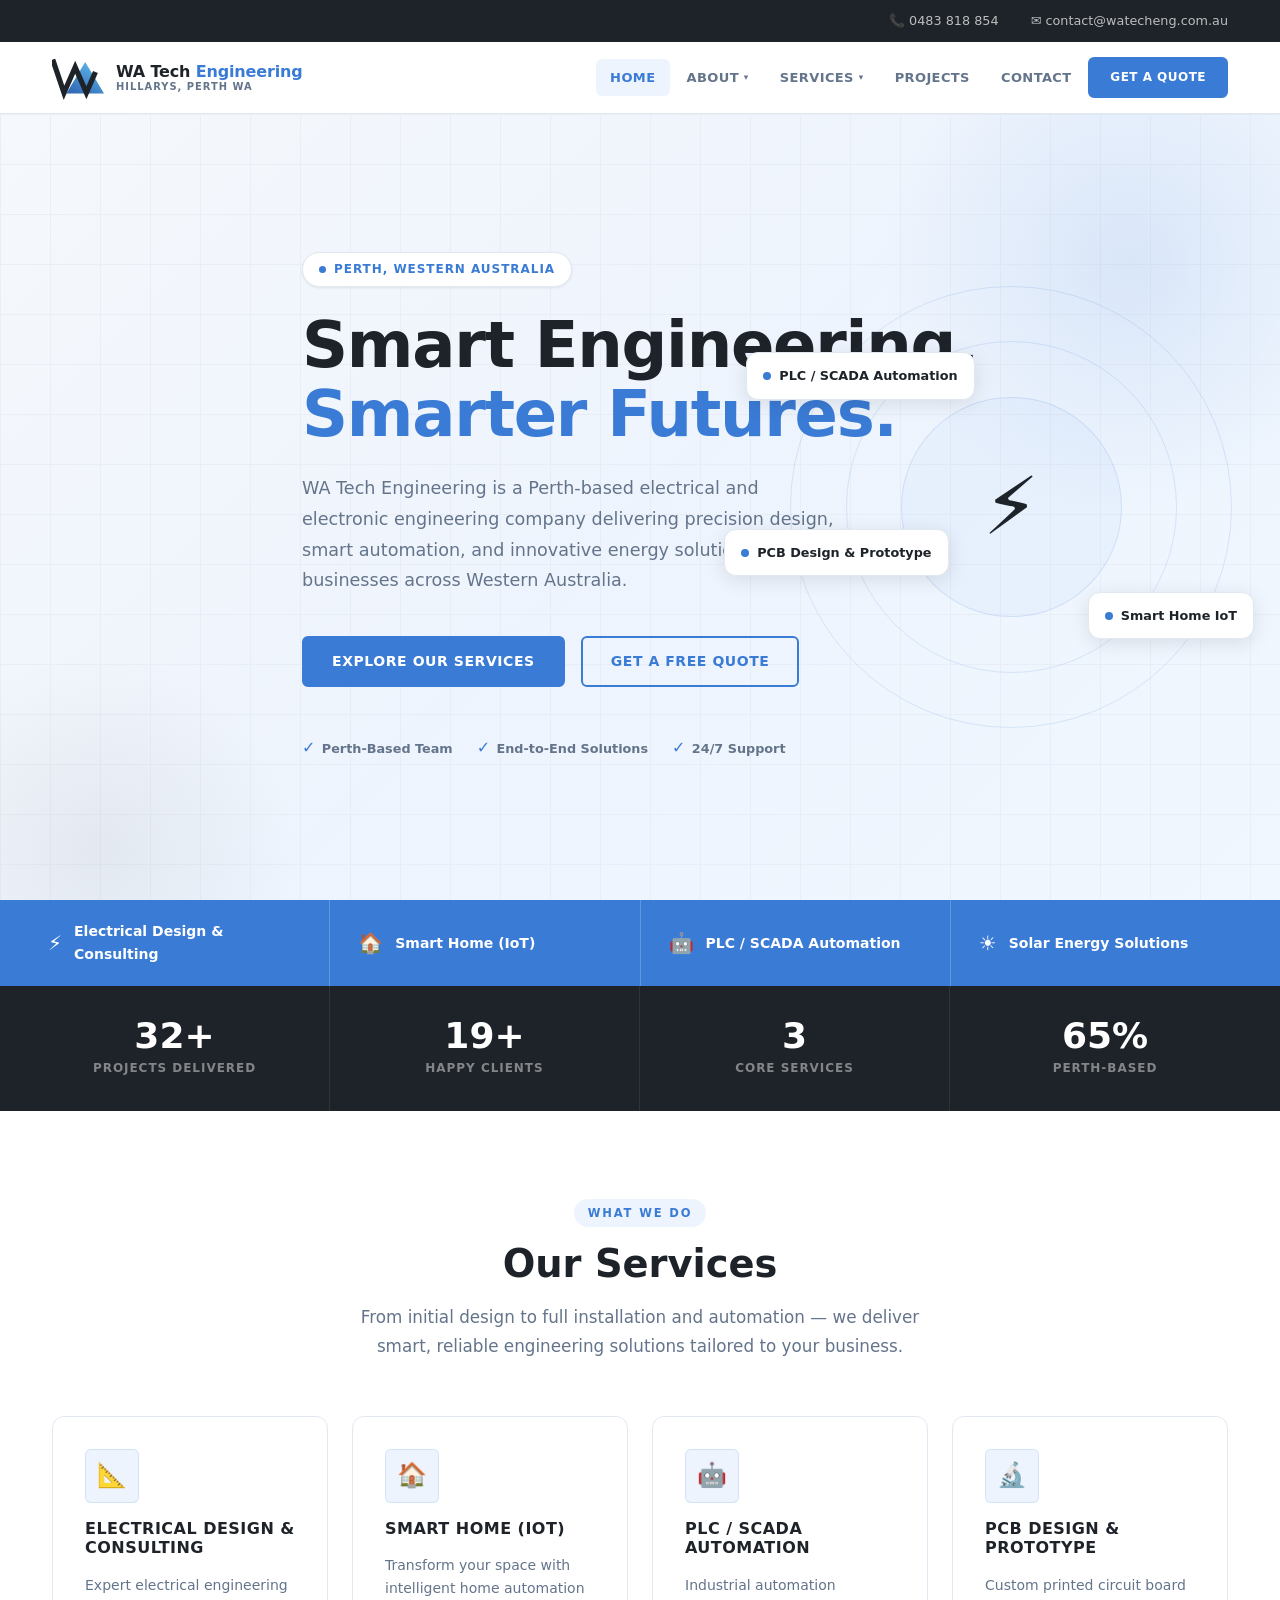
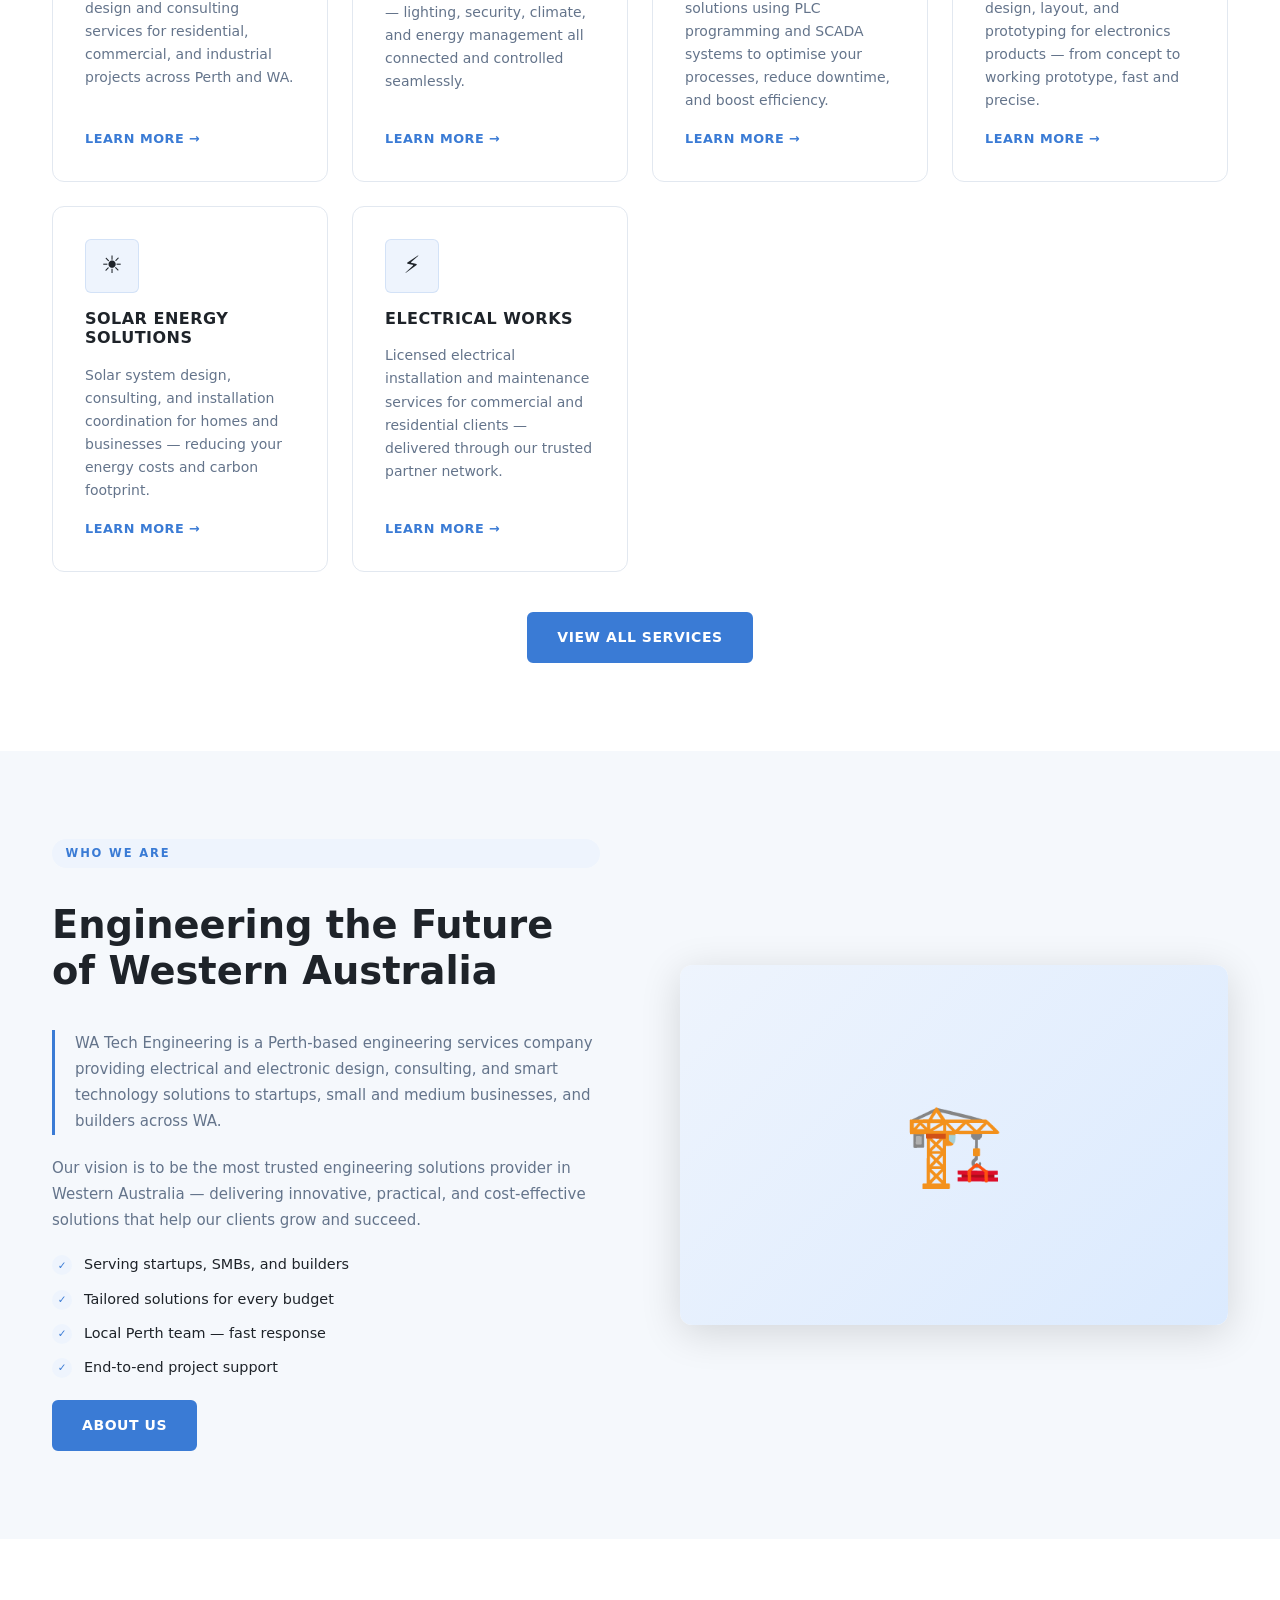
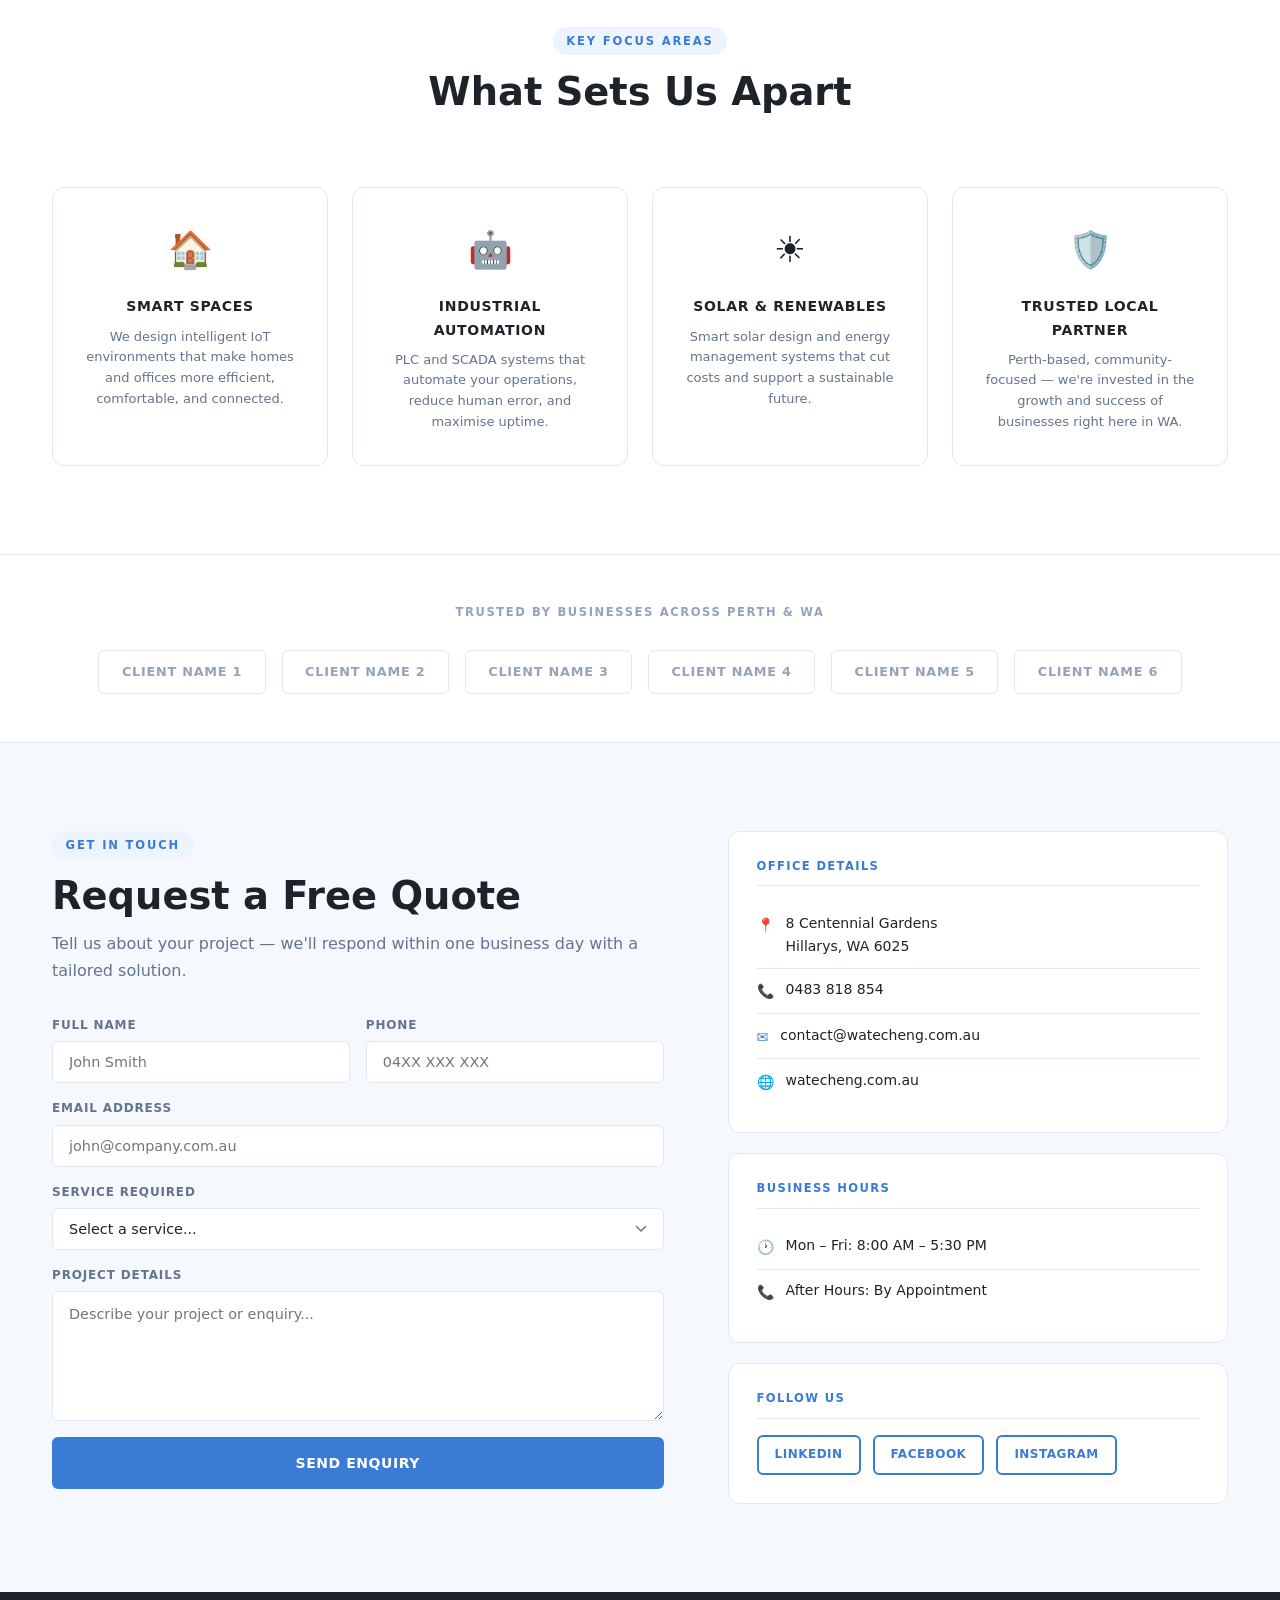
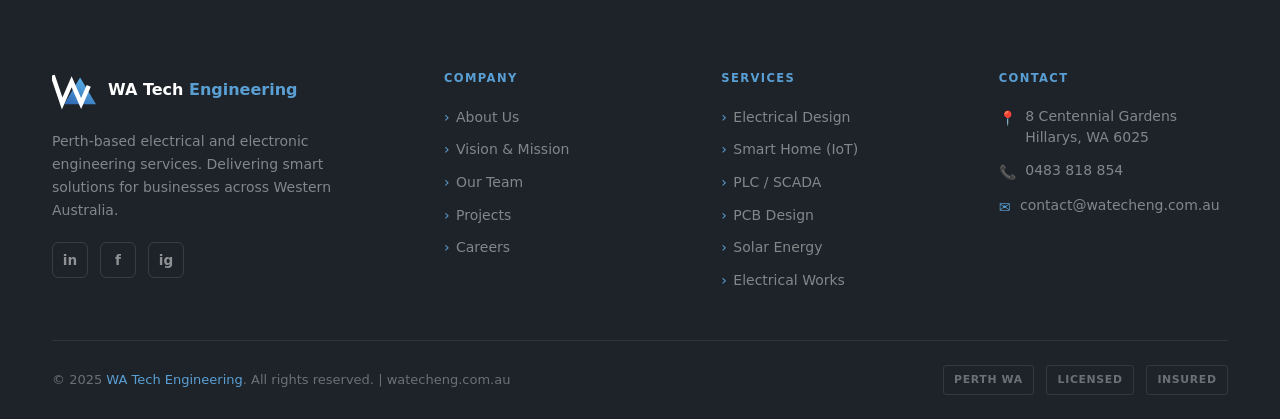
==== commit d62a70de: "Fix form submission — remove JS override, add name attributes for Web3Forms" ====
--- a/index.html
+++ b/index.html
@@ -302,20 +302,20 @@
             <div class="form-row">
               <div class="form-group">
                 <label class="form-label">Full Name</label>
-                <input class="form-input" type="text" placeholder="John Smith" required />
+                <input class="form-input" type="text" name="name" placeholder="John Smith" required />
               </div>
               <div class="form-group">
                 <label class="form-label">Phone</label>
-                <input class="form-input" type="tel" placeholder="04XX XXX XXX" />
+                <input class="form-input" type="tel" name="phone" placeholder="04XX XXX XXX" />
               </div>
             </div>
             <div class="form-group">
               <label class="form-label">Email Address</label>
-              <input class="form-input" type="email" placeholder="john@company.com.au" required />
+              <input class="form-input" type="email" name="email" placeholder="john@company.com.au" required />
             </div>
             <div class="form-group">
               <label class="form-label">Service Required</label>
-              <select class="form-select">
+              <select class="form-select" name="service">
                 <option value="">Select a service...</option>
                 <option>Electrical Design &amp; Consulting</option>
                 <option>Smart Home (IoT)</option>
@@ -328,7 +328,7 @@
             </div>
             <div class="form-group">
               <label class="form-label">Project Details</label>
-              <textarea class="form-textarea" placeholder="Describe your project or enquiry..."></textarea>
+              <textarea class="form-textarea" name="message" placeholder="Describe your project or enquiry..."></textarea>
             </div>
             <button type="submit" class="btn btn-primary" style="width:100%; justify-content:center; padding:1rem;">Send Enquiry</button>
           </form>
